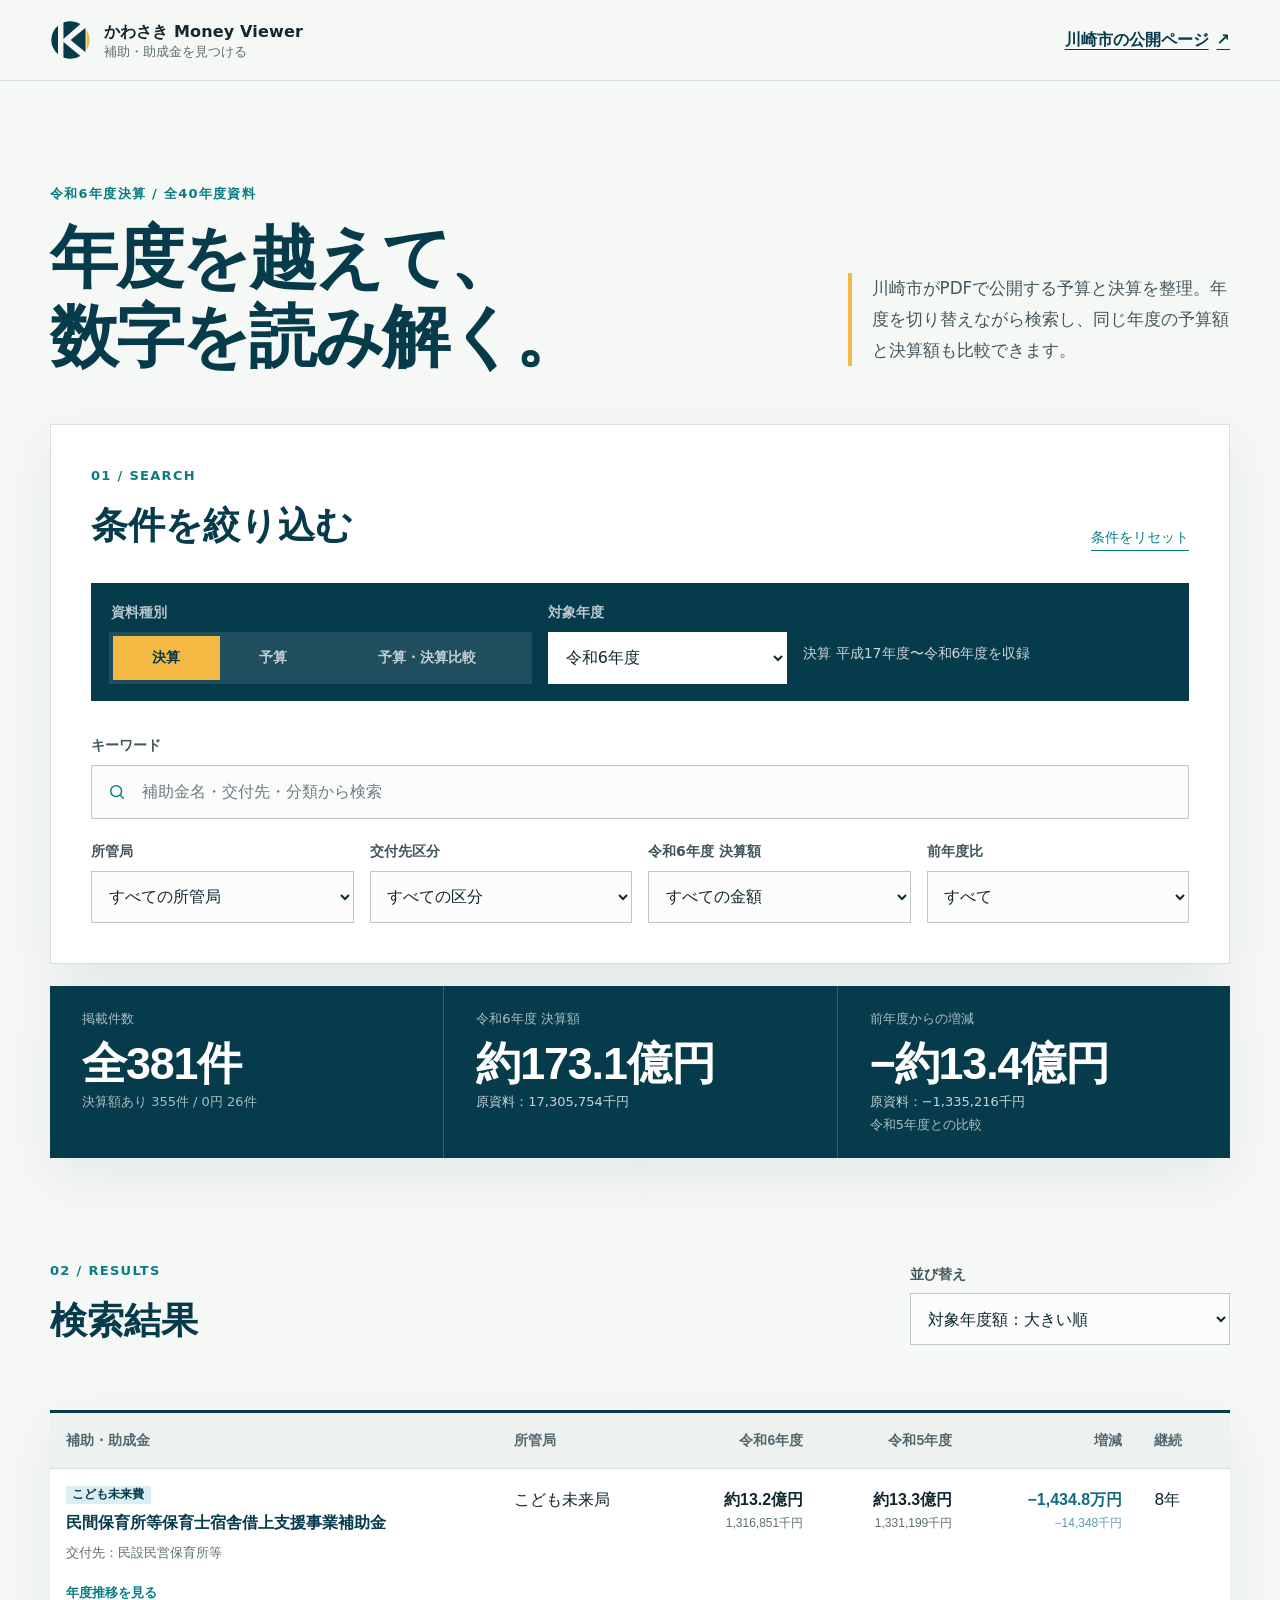
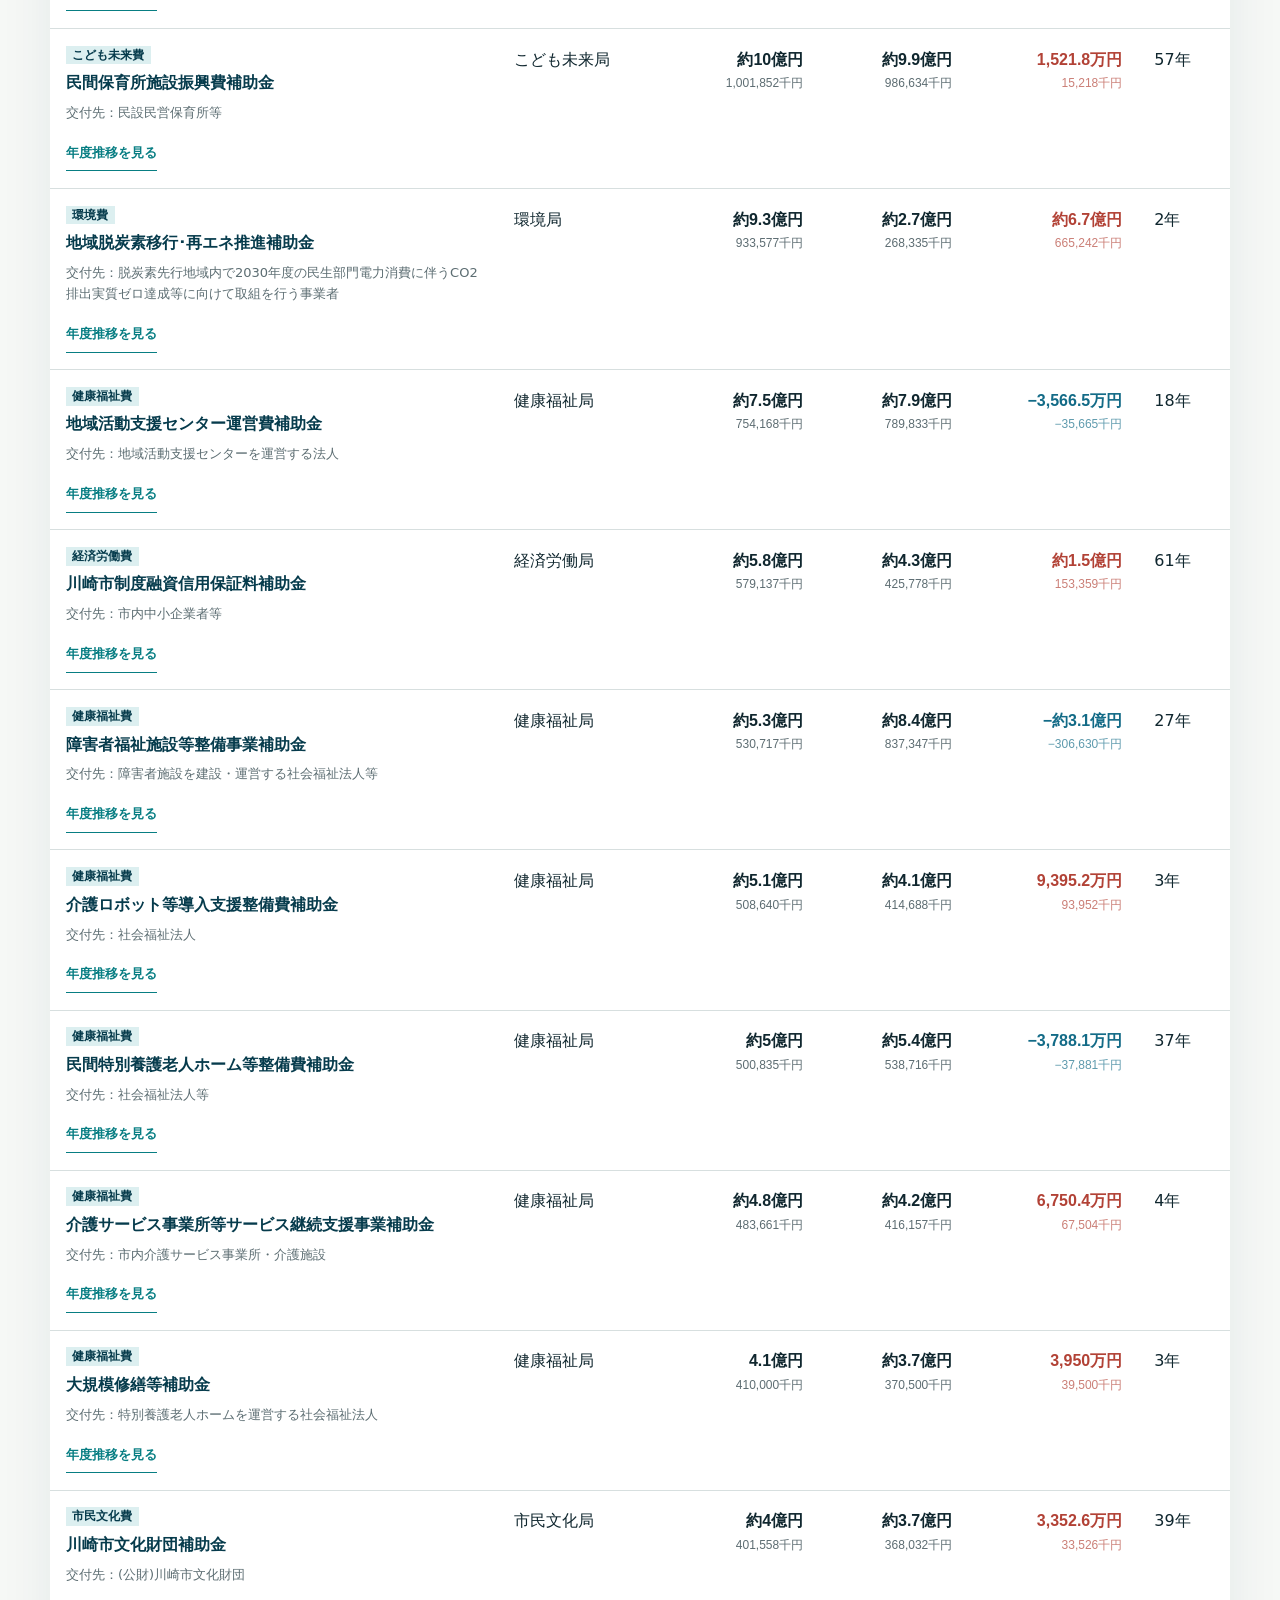
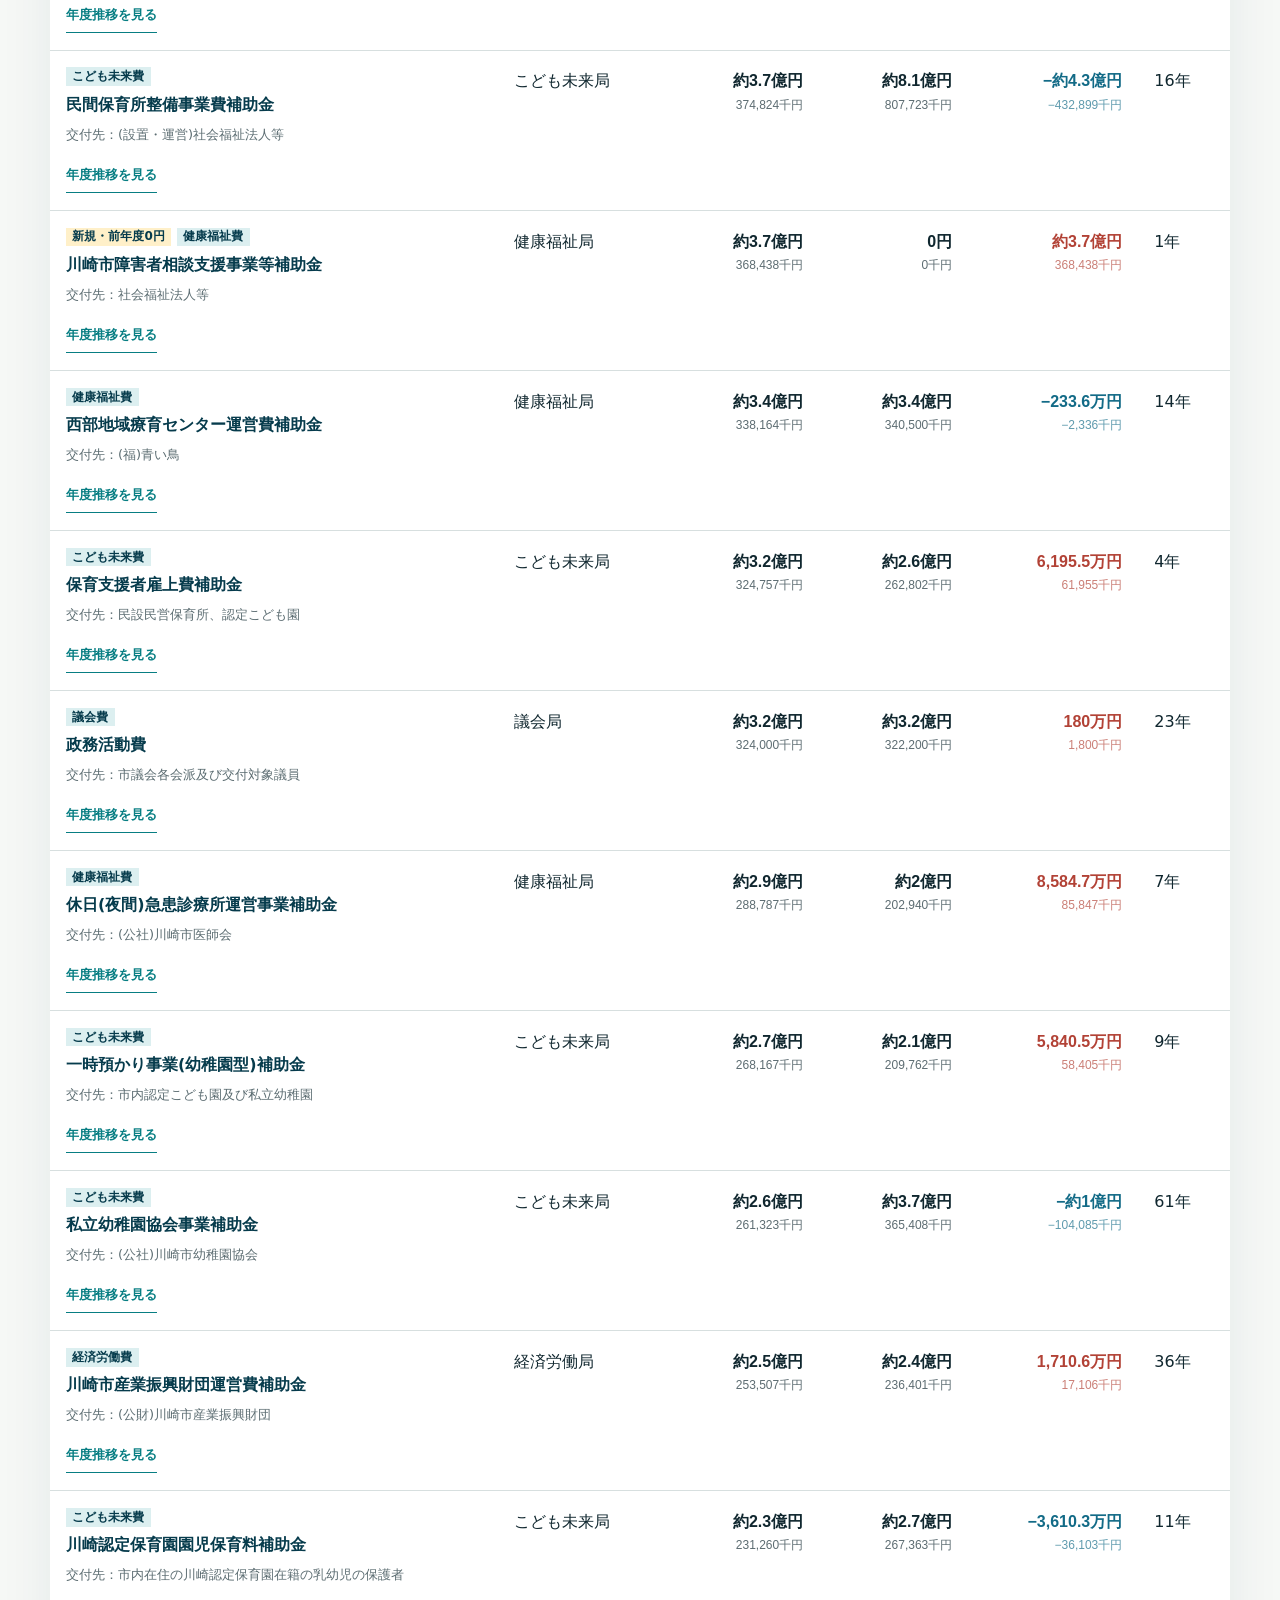
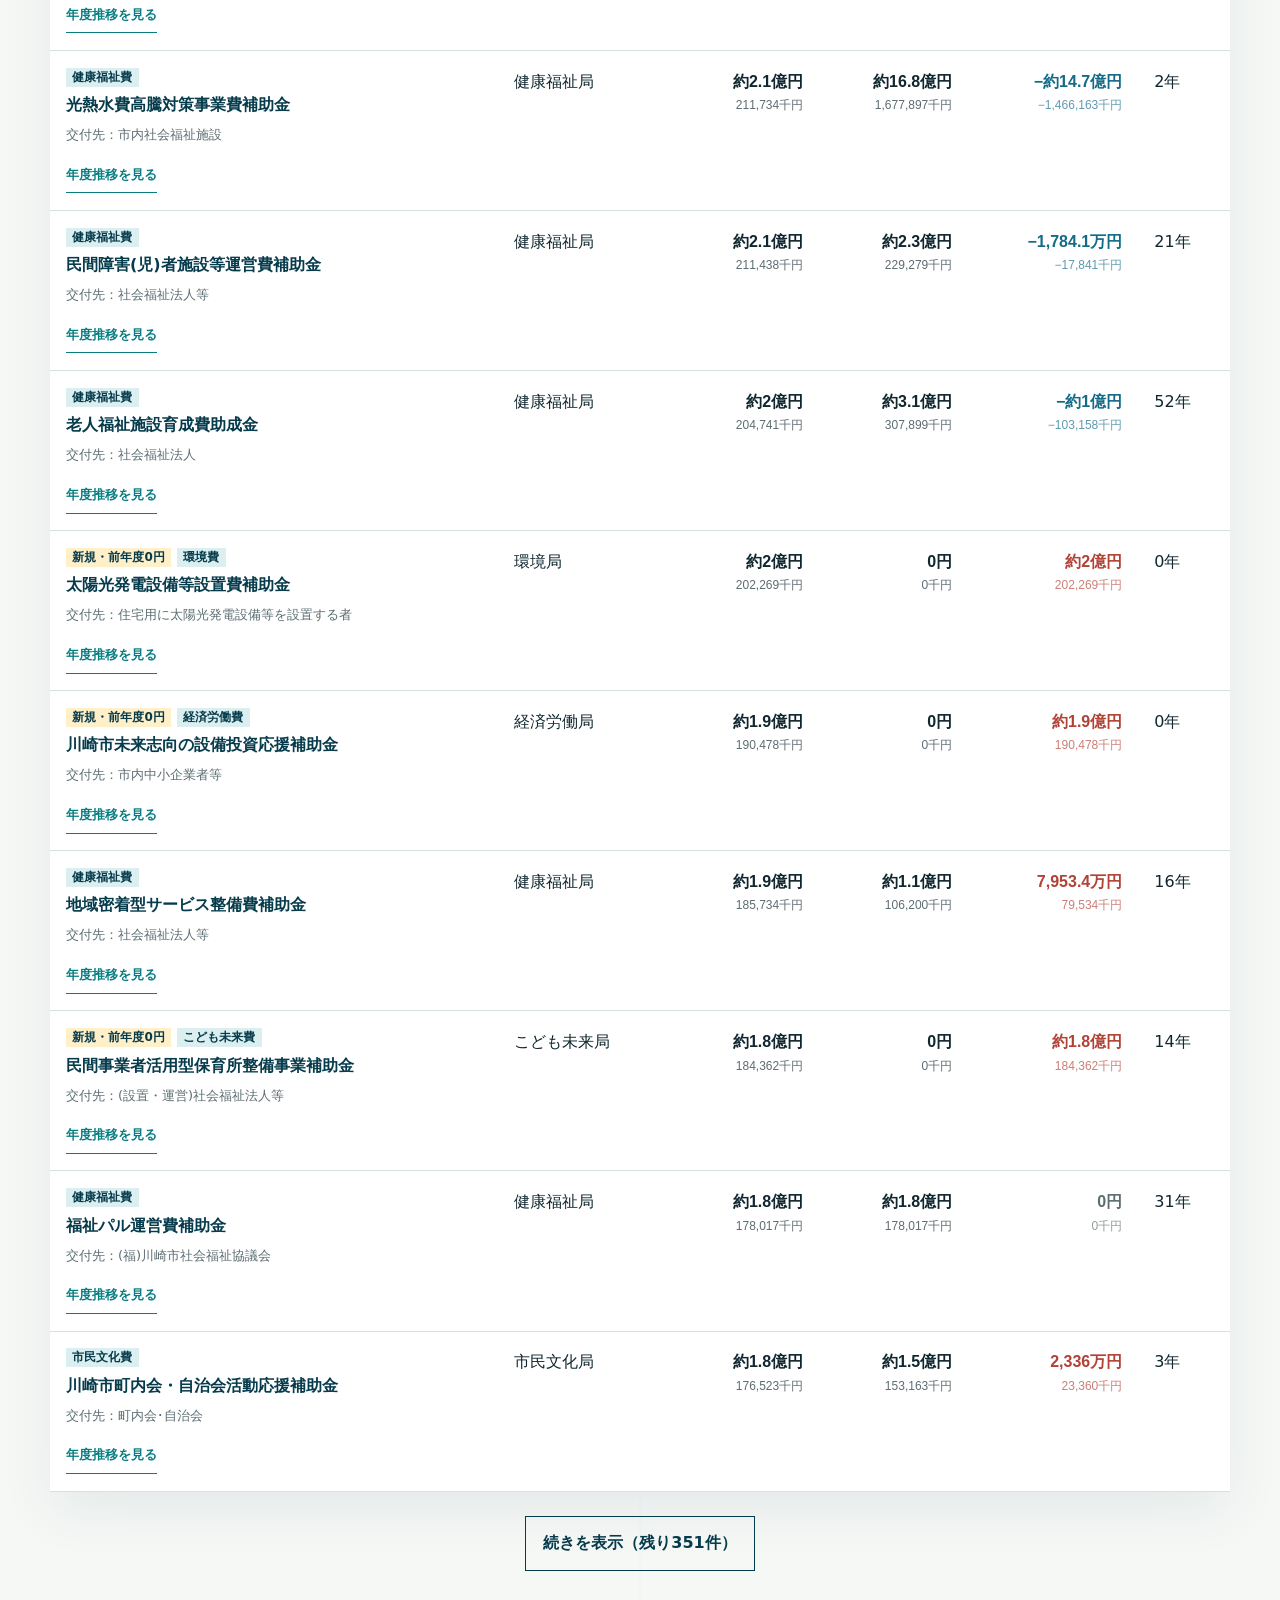
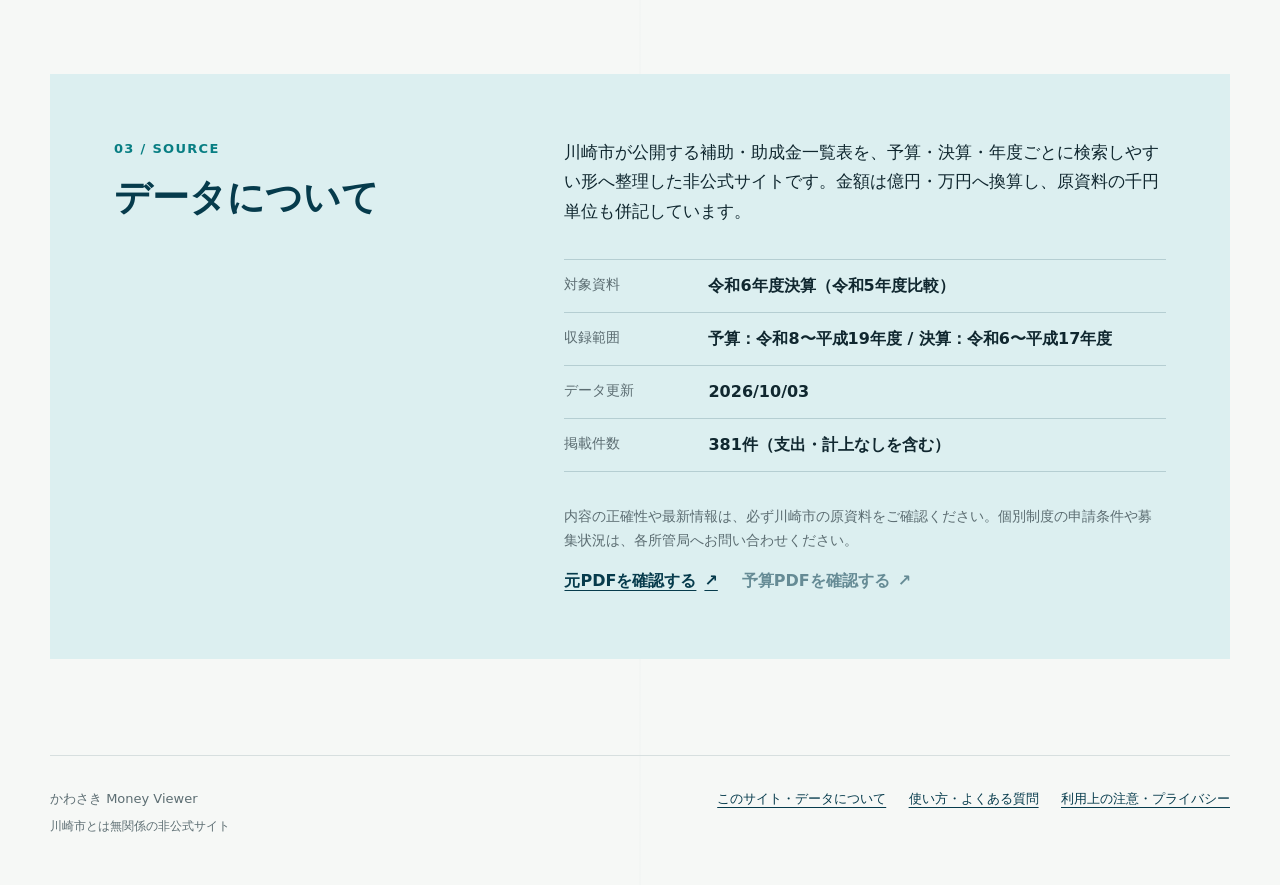
==== index.html @ dbf39e7f "Initial commit: Kawasaki Money Viewer static site" ====
<!doctype html>
<html lang="ja">
  <head>
    <meta charset="UTF-8" />
    <meta http-equiv="Content-Security-Policy" content="default-src 'none'; script-src 'self'; style-src 'self'; img-src 'self'; font-src 'self'; connect-src 'self'; object-src 'none'; base-uri 'none'; form-action 'none'; frame-src 'none'" />
    <meta name="referrer" content="no-referrer" />
    <meta name="viewport" content="width=device-width, initial-scale=1.0" />
    <meta
      name="description"
      content="川崎市が公開する補助・助成金一覧を検索し、年度間や同年度の予算・決算を比較できる非公式ビューアです。"
    />
    <meta name="theme-color" content="#063b4c" />
    <title>かわさき Money Viewer</title>
    <link
      rel="icon"
      type="image/svg+xml"
      href="assets/brand-coin.svg"
    />
    <link rel="stylesheet" href="css/style.css" />
    <script src="js/data-validation.js" defer></script>
    <script src="js/app.js" defer></script>
  </head>
  <body>
    <a class="skip-link" href="#results">検索結果へ移動</a>

    <header class="site-header">
      <div class="header-inner">
        <a class="brand" href="./" aria-label="かわさき Money Viewer トップ">
          <img class="brand-mark" src="assets/brand-coin.svg" alt="" aria-hidden="true" />
          <span>
            <strong>かわさき Money Viewer</strong>
            <small>補助・助成金を見つける</small>
          </span>
        </a>
        <a
          class="source-link source-link--header"
          href="https://www.city.kawasaki.jp/230/page/0000075957.html"
          target="_blank"
          rel="noopener noreferrer"
        >
          川崎市の公開ページ
          <span aria-hidden="true">↗</span>
        </a>
      </div>
    </header>

    <main>
      <section class="intro" aria-labelledby="page-title">
        <div>
          <p class="eyebrow" id="dataset-kicker">予算・決算 / 40年度資料</p>
          <h1 id="page-title">年度を越えて、<br />数字を読み解く。</h1>
        </div>
        <p class="intro-copy">
          川崎市がPDFで公開する予算と決算を整理。年度を切り替えながら検索し、同じ年度の予算額と決算額も比較できます。
        </p>
      </section>

      <section class="search-panel" aria-labelledby="search-title">
        <div class="panel-heading">
          <div>
            <p class="section-number">01 / SEARCH</p>
            <h2 id="search-title">条件を絞り込む</h2>
          </div>
          <button id="reset-button" class="text-button" type="button">条件をリセット</button>
        </div>

        <div class="dataset-controls" aria-label="表示する資料">
          <fieldset>
            <legend>資料種別</legend>
            <div class="type-switch" id="type-switch">
              <button type="button" data-type="settlement" aria-pressed="true">決算</button>
              <button type="button" data-type="budget" aria-pressed="false">予算</button>
              <button type="button" data-type="comparison" aria-pressed="false">予算・決算比較</button>
            </div>
          </fieldset>
          <label>
            <span>対象年度</span>
            <select id="year-select" aria-label="対象年度"></select>
          </label>
          <p id="dataset-status" class="dataset-status" aria-live="polite"></p>
        </div>

        <div class="search-primary">
          <label for="keyword">キーワード</label>
          <div class="search-input-wrap">
            <svg viewBox="0 0 24 24" aria-hidden="true">
              <circle cx="11" cy="11" r="6.5"></circle>
              <path d="m16 16 4 4"></path>
            </svg>
            <input
              id="keyword"
              type="search"
              placeholder="補助金名・交付先・分類から検索"
              autocomplete="off"
              maxlength="200"
            />
          </div>
        </div>

        <div class="filters">
          <label>
            <span>所管局</span>
            <select id="bureau-filter">
              <option value="">すべての所管局</option>
            </select>
          </label>
          <label>
            <span>交付先区分</span>
            <select id="recipient-filter">
              <option value="">すべての区分</option>
            </select>
          </label>
          <label>
            <span id="amount-filter-label">対象年度の金額</span>
            <select id="amount-filter">
              <option value="">すべての金額</option>
              <option value="1">1,000円以上</option>
              <option value="1000">100万円以上</option>
              <option value="10000">1,000万円以上</option>
              <option value="100000">1億円以上</option>
            </select>
          </label>
          <label>
            <span id="change-filter-label">前年度比</span>
            <select id="change-filter">
              <option value="">すべて</option>
              <option value="increase">増額</option>
              <option value="decrease">減額</option>
              <option value="same">同額</option>
              <option value="new">新規・前年度0円</option>
              <option value="ended">終了・支出なし</option>
            </select>
          </label>
        </div>
      </section>

      <section class="summary" aria-label="集計概要">
        <article>
          <span class="summary-label" id="summary-count-label">掲載件数</span>
          <strong id="summary-count">—</strong>
          <small id="summary-count-note">選択年度に掲載</small>
        </article>
        <article>
          <span class="summary-label" id="summary-total-label">対象年度の金額</span>
          <strong id="summary-total">—</strong>
          <small class="summary-source" id="summary-total-source">原資料：—</small>
        </article>
        <article>
          <span class="summary-label" id="summary-change-label">前年度からの増減</span>
          <strong id="summary-change">—</strong>
          <small class="summary-source" id="summary-change-source">原資料：—</small>
          <small id="summary-change-note">前年度との比較</small>
        </article>
      </section>

      <section id="results" class="results-section" aria-labelledby="results-title">
        <div class="results-heading">
          <div>
            <p class="section-number">02 / RESULTS</p>
            <h2 id="results-title">検索結果</h2>
          </div>
          <label class="sort-control">
            <span>並び替え</span>
            <select id="sort-select">
              <option value="amount-desc">対象年度額：大きい順</option>
              <option value="change-desc">増加額：大きい順</option>
              <option value="change-asc">減少額：大きい順</option>
              <option value="years-desc">継続年数：長い順</option>
              <option value="number-asc">掲載順</option>
            </select>
          </label>
        </div>

        <div id="active-filters" class="active-filters" aria-live="polite"></div>

        <div class="table-wrap" tabindex="0" aria-label="補助・助成金一覧。横にスクロールできます">
          <table>
            <thead>
              <tr>
                <th scope="col">補助・助成金</th>
                <th scope="col">所管局</th>
                <th scope="col" class="number-cell" id="current-year-heading">対象年度</th>
                <th scope="col" class="number-cell" id="previous-year-heading">前年度</th>
                <th scope="col" class="number-cell" id="change-heading">増減</th>
                <th scope="col" id="years-heading">継続</th>
              </tr>
            </thead>
            <tbody id="result-body"></tbody>
          </table>
        </div>

        <div id="empty-state" class="empty-state" hidden>
          <strong>該当する補助・助成金がありません</strong>
          <p>キーワードを短くするか、条件を減らしてみてください。</p>
          <button type="button" class="secondary-button" data-reset>すべての条件を解除</button>
        </div>

        <div class="load-more-wrap">
          <button id="load-more" class="secondary-button" type="button" hidden>続きを表示</button>
        </div>
      </section>

      <section class="notes" aria-labelledby="notes-title">
        <div>
          <p class="section-number">03 / SOURCE</p>
          <h2 id="notes-title">データについて</h2>
        </div>
        <div class="notes-body">
          <p>
            川崎市が公開する補助・助成金一覧表を、予算・決算・年度ごとに検索しやすい形へ整理した非公式サイトです。金額は億円・万円へ換算し、原資料の千円単位も併記しています。
          </p>
          <dl>
            <div><dt>対象資料</dt><dd id="source-dataset">—</dd></div>
            <div><dt>収録範囲</dt><dd>予算：令和8〜平成19年度 / 決算：令和6〜平成17年度</dd></div>
            <div><dt>データ更新</dt><dd id="source-updated">—</dd></div>
            <div><dt>掲載件数</dt><dd id="source-count">—</dd></div>
          </dl>
          <p class="caution">
            内容の正確性や最新情報は、必ず川崎市の原資料をご確認ください。個別制度の申請条件や募集状況は、各所管局へお問い合わせください。
          </p>
          <div class="source-links">
            <a
              class="source-link"
              id="source-pdf-link"
              href="https://www.city.kawasaki.jp/230/cmsfiles/contents/0000075/75957/R6kessanhojyokin.pdf"
              target="_blank"
              rel="noopener noreferrer"
            >
              元PDFを確認する <span aria-hidden="true">↗</span>
            </a>
            <a
              class="source-link"
              id="source-budget-pdf-link"
              href="#"
              target="_blank"
              rel="noopener noreferrer"
              hidden
            >
              予算PDFを確認する <span aria-hidden="true">↗</span>
            </a>
          </div>
        </div>
      </section>
    </main>

    <dialog id="trend-dialog" class="trend-dialog" aria-labelledby="trend-title">
      <div class="trend-panel">
        <button id="trend-close" class="dialog-close" type="button" aria-label="詳細を閉じる">×</button>
        <p class="eyebrow">年度別の予算・決算</p>
        <h2 id="trend-title">項目詳細</h2>
        <p id="trend-meta" class="trend-meta"></p>

        <div class="trend-legend" aria-label="グラフの凡例">
          <span><i class="legend-swatch legend-swatch--budget"></i>予算</span>
          <span><i class="legend-swatch legend-swatch--settlement"></i>決算</span>
        </div>

        <div id="trend-loading" class="trend-loading" role="status">年度別データを読み込んでいます…</div>
        <div id="trend-chart" class="trend-chart" hidden>
          <div id="trend-y-axis" class="trend-y-axis" aria-hidden="true"></div>
          <div class="trend-scroll" tabindex="0" aria-label="年度別グラフ。横にスクロールできます">
            <div id="trend-plot" class="trend-plot"></div>
          </div>
        </div>
        <p id="trend-note" class="trend-note"></p>
      </div>
    </dialog>

    <footer class="site-footer">
      <div><p>かわさき Money Viewer</p><small>川崎市とは無関係の非公式サイト</small></div>
      <nav class="footer-nav" aria-label="サイト案内">
        <a href="about.html">このサイト・データについて</a>
        <a href="help.html">使い方・よくある質問</a>
        <a href="policy.html">利用上の注意・プライバシー</a>
      </nav>
    </footer>

    <template id="result-row-template">
      <tr>
        <td class="name-cell">
          <div class="badge-line"></div>
          <strong></strong>
          <span class="recipient"></span>
          <span class="mobile-meta"></span>
          <dl class="mobile-comparison"></dl>
          <button class="detail-button" type="button">年度推移を見る</button>
        </td>
        <td class="bureau"></td>
        <td class="number-cell current"></td>
        <td class="number-cell previous"></td>
        <td class="number-cell change"></td>
        <td class="years"></td>
      </tr>
    </template>
  </body>
</html>
---- css/style.css ----
:root {
  color-scheme: light;
  --ink: #10272f;
  --muted: #5c6d72;
  --deep: #063b4c;
  --teal: #087e83;
  --teal-soft: #dceff0;
  --yellow: #f4b942;
  --paper: #f6f8f6;
  --white: #ffffff;
  --line: #d7dfdf;
  --red: #b24236;
  --blue: #136b87;
  --shadow: 0 18px 50px rgba(6, 59, 76, 0.08);
  --font-sans: system-ui, -apple-system, BlinkMacSystemFont, "Hiragino Sans", "Hiragino Kaku Gothic ProN", "Yu Gothic UI", "Yu Gothic", Meiryo, sans-serif;
  --font-numeric: "Helvetica Neue", Arial, "Hiragino Sans", "Yu Gothic UI", Meiryo, sans-serif;
}

* {
  box-sizing: border-box;
}

html {
  scroll-behavior: smooth;
}

body {
  margin: 0;
  color: var(--ink);
  background:
    linear-gradient(90deg, transparent calc(50% - 1px), rgba(6, 59, 76, 0.025) 50%, transparent calc(50% + 1px)),
    var(--paper);
  font-family: var(--font-sans);
  font-size: 1rem;
  font-kerning: normal;
  line-height: 1.75;
  text-rendering: optimizeLegibility;
  -webkit-font-smoothing: antialiased;
}

button,
input,
select {
  font: inherit;
}

button,
select {
  cursor: pointer;
}

a {
  color: inherit;
}

.skip-link {
  position: fixed;
  z-index: 100;
  top: 0.75rem;
  left: 0.75rem;
  padding: 0.65rem 1rem;
  color: #fff;
  background: var(--deep);
  transform: translateY(-160%);
}

.skip-link:focus {
  transform: translateY(0);
}

.site-header {
  border-bottom: 1px solid rgba(6, 59, 76, 0.13);
  background: rgba(246, 248, 246, 0.92);
  backdrop-filter: blur(12px);
}

.header-inner,
main,
footer {
  width: min(1180px, calc(100% - 2.5rem));
  margin-inline: auto;
}

.header-inner {
  min-height: 5rem;
  display: flex;
  align-items: center;
  justify-content: space-between;
  gap: 2rem;
}

.brand {
  display: inline-flex;
  min-width: 0;
  gap: 0.8rem;
  align-items: center;
  text-decoration: none;
}

.brand-mark {
  display: block;
  width: 2.55rem;
  height: 2.55rem;
  flex: 0 0 auto;
}

.brand strong,
.brand small {
  display: block;
}

.brand strong {
  font-size: 1rem;
  letter-spacing: 0.01em;
}

.brand small {
  margin-top: -0.15rem;
  color: var(--muted);
  font-size: 0.8125rem;
  line-height: 1.45;
}

.source-link {
  display: inline-flex;
  align-items: center;
  gap: 0.5rem;
  width: fit-content;
  color: var(--deep);
  font-weight: 700;
  text-underline-offset: 0.25rem;
}

.intro {
  display: grid;
  grid-template-columns: minmax(0, 1.3fr) minmax(16rem, 0.7fr);
  gap: clamp(2rem, 7vw, 7rem);
  align-items: end;
  padding: clamp(3.75rem, 8vw, 7rem) 0 3rem;
}

.intro > *,
.notes > *,
.dataset-controls > * {
  min-width: 0;
}

.eyebrow,
.section-number {
  margin: 0 0 0.8rem;
  color: var(--teal);
  font-size: 0.8125rem;
  font-weight: 800;
  letter-spacing: 0.1em;
  text-transform: uppercase;
}

h1,
h2,
p {
  margin-top: 0;
}

h1 {
  margin-bottom: 0;
  color: var(--deep);
  font-family: var(--font-sans);
  font-size: clamp(2.6rem, 5.3vw, 5rem);
  font-weight: 800;
  letter-spacing: -0.035em;
  line-height: 1.16;
  white-space: normal;
}

h2 {
  margin-bottom: 0;
  color: var(--deep);
  font-size: clamp(1.5rem, 3vw, 2.3rem);
  font-weight: 700;
  line-height: 1.35;
}

.intro-copy {
  max-width: 33rem;
  margin-bottom: 0.65rem;
  padding-left: 1.2rem;
  border-left: 4px solid var(--yellow);
  color: #43565c;
  font-size: 1.05rem;
  line-height: 1.85;
}

.summary {
  display: grid;
  grid-template-columns: repeat(3, 1fr);
  color: #fff;
  background: var(--deep);
  box-shadow: var(--shadow);
}

.summary article {
  min-height: 10.4rem;
  padding: 1.45rem clamp(1.1rem, 3vw, 2rem);
}

.summary article + article {
  border-left: 1px solid rgba(255, 255, 255, 0.18);
}

.summary-label,
.summary small {
  display: block;
  color: rgba(255, 255, 255, 0.66);
  font-size: 0.8125rem;
  line-height: 1.5;
}

.summary strong {
  display: block;
  margin: 0.55rem 0 0.2rem;
  font-family: var(--font-numeric);
  font-size: clamp(1.75rem, 4vw, 2.8rem);
  font-weight: 700;
  letter-spacing: -0.025em;
  line-height: 1.15;
}

.summary-source {
  margin-bottom: 0.2rem;
  color: rgba(255, 255, 255, 0.78) !important;
  font-variant-numeric: tabular-nums;
}

.search-panel {
  margin-top: 0;
  padding: clamp(1.4rem, 4vw, 2.5rem);
  background: var(--white);
  border: 1px solid var(--line);
  box-shadow: var(--shadow);
}

.search-panel + .summary {
  margin-top: 1.4rem;
}

.panel-heading,
.results-heading {
  display: flex;
  align-items: end;
  justify-content: space-between;
  gap: 1.5rem;
}

.text-button {
  padding: 0;
  border: 0;
  border-bottom: 1px solid currentColor;
  color: var(--teal);
  background: transparent;
  font-size: 0.88rem;
}

.search-primary {
  margin-top: 2rem;
}

.dataset-controls {
  display: grid;
  grid-template-columns: minmax(20rem, 1.15fr) minmax(12rem, 0.65fr) minmax(12rem, 1fr);
  gap: 1rem;
  align-items: end;
  margin-top: 2rem;
  padding: 1.1rem;
  color: #fff;
  background: var(--deep);
}

.dataset-controls fieldset {
  min-width: 0;
  margin: 0;
  padding: 0;
  border: 0;
}

.dataset-controls legend,
.dataset-controls label > span {
  display: block;
  margin-bottom: 0.45rem;
  color: rgba(255, 255, 255, 0.72);
  font-size: 0.875rem;
  font-weight: 700;
}

.dataset-controls select {
  color: var(--ink);
  background: #fff;
  border-color: rgba(255, 255, 255, 0.45);
}

.type-switch {
  display: grid;
  grid-template-columns: 0.8fr 0.8fr 1.5fr;
  min-height: 3.25rem;
  padding: 0.25rem;
  background: rgba(255, 255, 255, 0.1);
}

.type-switch button {
  border: 0;
  color: rgba(255, 255, 255, 0.72);
  background: transparent;
  font-size: 0.875rem;
  font-weight: 800;
  line-height: 1.35;
}

.type-switch button[aria-pressed="true"] {
  color: var(--deep);
  background: var(--yellow);
}

.dataset-status {
  align-self: center;
  margin: 1.35rem 0 0;
  color: rgba(255, 255, 255, 0.78);
  font-size: 0.875rem;
  line-height: 1.6;
}

.search-primary > label,
.filters label > span,
.sort-control > span {
  display: block;
  margin-bottom: 0.45rem;
  color: #41565c;
  font-size: 0.875rem;
  font-weight: 700;
}

.search-input-wrap {
  position: relative;
}

.search-input-wrap svg {
  position: absolute;
  top: 50%;
  left: 1rem;
  width: 1.25rem;
  fill: none;
  stroke: var(--teal);
  stroke-width: 1.8;
  transform: translateY(-50%);
}

input,
select {
  width: 100%;
  min-height: 3.25rem;
  color: var(--ink);
  background: #fbfcfb;
  border: 1px solid #bdc9c9;
  border-radius: 0;
  font-weight: 500;
}

input::placeholder {
  color: #6d7d82;
  opacity: 1;
}

input {
  padding: 0.75rem 1rem 0.75rem 3.1rem;
}

select {
  padding: 0.7rem 2.4rem 0.7rem 0.8rem;
}

input:focus,
select:focus,
button:focus-visible,
a:focus-visible,
.table-wrap:focus-visible {
  outline: 3px solid rgba(244, 185, 66, 0.85);
  outline-offset: 2px;
}

select:disabled {
  cursor: not-allowed;
  opacity: 0.55;
}

.filters {
  display: grid;
  grid-template-columns: repeat(4, minmax(0, 1fr));
  gap: 1rem;
  margin-top: 1.25rem;
}

.results-section {
  padding: clamp(4rem, 8vw, 7rem) 0;
}

.results-heading {
  margin-bottom: 1.5rem;
}

.sort-control {
  width: min(20rem, 100%);
}

.active-filters {
  display: flex;
  flex-wrap: wrap;
  gap: 0.45rem;
  min-height: 1.75rem;
  margin-bottom: 0.8rem;
}

.filter-chip {
  max-width: 100%;
  min-width: 0;
  overflow-wrap: anywhere;
  text-align: left;
  padding: 0.25rem 0.65rem;
  color: var(--deep);
  background: var(--teal-soft);
  border: 0;
  border-radius: 999px;
  font-size: 0.75rem;
}

.filter-chip::after {
  content: " ×";
}

.source-link[aria-disabled="true"] {
  opacity: 0.55;
  cursor: not-allowed;
}

.table-wrap {
  overflow-x: auto;
  background: var(--white);
  border-top: 3px solid var(--deep);
  box-shadow: var(--shadow);
}

table {
  width: 100%;
  border-collapse: collapse;
}

th,
td {
  padding: 1.05rem 1rem;
  border-bottom: 1px solid var(--line);
  text-align: left;
  vertical-align: top;
}

th {
  color: #54686e;
  background: #edf2f1;
  font-size: 0.875rem;
  font-weight: 700;
  line-height: 1.5;
  white-space: nowrap;
}

tbody tr:hover {
  background: #f7fbfa;
}

.name-cell {
  width: 38%;
  min-width: 18rem;
}

.name-cell strong,
.recipient {
  display: block;
}

.name-cell strong {
  margin-bottom: 0.35rem;
  color: var(--deep);
  font-weight: 700;
  line-height: 1.65;
}

.recipient,
.mobile-meta {
  color: var(--muted);
  font-size: 0.8125rem;
  line-height: 1.65;
}

.badge-line {
  display: flex;
  flex-wrap: wrap;
  gap: 0.35rem;
  margin-bottom: 0.35rem;
}

.badge {
  display: inline-block;
  padding: 0.06rem 0.4rem;
  color: var(--deep);
  background: var(--teal-soft);
  font-size: 0.75rem;
  font-weight: 800;
  line-height: 1.4;
}

.badge--new {
  background: #fff0c9;
}

.number-cell {
  font-family: var(--font-numeric);
  text-align: right;
  white-space: nowrap;
  font-variant-numeric: tabular-nums;
}

.amount-primary,
.amount-source {
  display: block;
}

.amount-primary {
  font-weight: 700;
}

.amount-source {
  margin-top: 0.08rem;
  font-size: 0.75rem;
  font-weight: 500;
  line-height: 1.4;
  opacity: 0.68;
}

.change-up {
  color: var(--red);
}

.change-down {
  color: var(--blue);
}

.change-same {
  color: var(--muted);
}

.mobile-meta {
  display: none;
}

.mobile-comparison {
  display: none;
}

.detail-button {
  margin-top: 0.8rem;
  padding: 0.35rem 0;
  border: 0;
  border-bottom: 1px solid currentColor;
  color: var(--teal);
  background: transparent;
  font-size: 0.8125rem;
  font-weight: 700;
}

.trend-dialog {
  width: min(66rem, calc(100% - 2rem));
  max-height: min(52rem, calc(100dvh - 2rem));
  overflow: auto;
  padding: 0;
  color: var(--ink);
  background: var(--white);
  border: 0;
  box-shadow: 0 28px 90px rgba(6, 59, 76, 0.28);
}

.trend-dialog::backdrop {
  background: rgba(6, 32, 40, 0.68);
  backdrop-filter: blur(4px);
}

.trend-panel {
  position: relative;
  padding: clamp(1.5rem, 4vw, 3rem);
}

.dialog-close {
  position: absolute;
  z-index: 4;
  top: 1rem;
  right: 1rem;
  display: grid;
  width: 2.75rem;
  height: 2.75rem;
  place-items: center;
  padding: 0;
  color: var(--deep);
  background: var(--paper);
  border: 1px solid var(--line);
  font-size: 1.5rem;
  line-height: 1;
}

.trend-dialog h2 {
  max-width: calc(100% - 3.5rem);
  font-size: clamp(1.35rem, 3vw, 2rem);
}

.trend-meta {
  margin: 0.7rem 0 0;
  color: var(--muted);
}

.trend-legend {
  display: flex;
  flex-wrap: wrap;
  gap: 1.25rem;
  margin: 1.7rem 0 0;
  font-size: 0.875rem;
  font-weight: 700;
}

.trend-legend span {
  display: inline-flex;
  align-items: center;
  gap: 0.45rem;
}

.legend-swatch {
  width: 0.9rem;
  height: 0.9rem;
}

.legend-swatch--budget {
  background: var(--deep);
}

.legend-swatch--settlement {
  background: var(--yellow);
  border: 1px solid #b77a00;
}

.trend-loading {
  min-height: 12rem;
  display: grid;
  place-items: center;
  color: var(--muted);
}

.trend-loading[hidden],
.trend-chart[hidden] {
  display: none;
}

.trend-chart {
  display: grid;
  grid-template-columns: 4.8rem minmax(0, 1fr);
  margin-top: 0.5rem;
}

.trend-y-axis {
  position: relative;
  height: 18rem;
  margin-top: 5rem;
  border-right: 1px solid #aebbbb;
}

.trend-y-axis span {
  position: absolute;
  right: 0.65rem;
  color: var(--muted);
  font-size: 0.75rem;
  line-height: 1;
  white-space: nowrap;
  transform: translateY(-50%);
}

.trend-scroll {
  overflow-x: auto;
  overscroll-behavior-inline: contain;
}

.trend-plot {
  position: relative;
  height: 25.5rem;
}

.trend-grid-line {
  position: absolute;
  z-index: 0;
  right: 0;
  left: 0;
  border-top: 1px solid #dfe6e5;
}

.trend-groups {
  position: absolute;
  z-index: 1;
  top: 5rem;
  right: 0;
  left: 0;
  display: flex;
  height: 20rem;
}

.trend-year-group {
  flex: 1 0 4.6rem;
  min-width: 4.6rem;
  display: grid;
  grid-template-rows: 18rem 2rem;
}

.trend-bars {
  display: flex;
  align-items: end;
  justify-content: center;
  gap: 0.28rem;
}

.trend-bar {
  position: relative;
  width: 1.35rem;
  min-height: 0.4rem;
  padding: 0;
  border: 0;
  border-radius: 0.18rem 0.18rem 0 0;
}

.trend-bar--budget {
  background: var(--deep);
}

.trend-bar--settlement {
  background: var(--yellow);
  border: 1px solid #b77a00;
  border-bottom: 0;
}

.trend-bar:hover,
.trend-bar:focus-visible {
  filter: brightness(1.15);
  outline: 3px solid rgba(244, 185, 66, 0.9);
  outline-offset: 2px;
}

.trend-tooltip {
  position: absolute;
  z-index: 5;
  bottom: calc(100% + 0.55rem);
  left: 50%;
  display: none;
  width: max-content;
  max-width: min(14rem, var(--tooltip-available-width, 14rem));
  padding: 0.55rem 0.7rem;
  color: #fff;
  background: #10272f;
  box-shadow: 0 8px 24px rgba(6, 32, 40, 0.24);
  font-family: var(--font-sans);
  font-size: 0.75rem;
  font-weight: 500;
  line-height: 1.45;
  text-align: left;
  white-space: normal;
  overflow-wrap: anywhere;
  transform: translateX(-50%);
  pointer-events: none;
}

.trend-tooltip::after {
  content: "";
  position: absolute;
  top: 100%;
  left: var(--tooltip-arrow-left, 50%);
  border: 0.35rem solid transparent;
  border-top-color: #10272f;
  transform: translateX(-50%);
}

.trend-tooltip strong,
.trend-tooltip span,
.trend-tooltip small {
  display: block;
}

.trend-tooltip span {
  margin-top: 0.15rem;
  font-size: 0.9rem;
  font-weight: 800;
}

.trend-tooltip small {
  color: rgba(255, 255, 255, 0.72);
}

.trend-bar:hover .trend-tooltip,
.trend-bar:focus .trend-tooltip {
  display: block;
}

.trend-bar-missing {
  align-self: end;
  width: 1.35rem;
  height: 0.2rem;
  margin-bottom: 0.05rem;
  background: repeating-linear-gradient(90deg, #b9c4c4 0 3px, transparent 3px 6px);
}

.trend-year-label {
  align-self: start;
  padding-top: 0.55rem;
  color: #43565c;
  font-size: 0.75rem;
  font-weight: 700;
  text-align: center;
  white-space: nowrap;
}

.trend-note {
  margin: 0.4rem 0 0;
  color: var(--muted);
  font-size: 0.8125rem;
}

.empty-state {
  padding: 4rem 1rem;
  border: 1px solid var(--line);
  background: var(--white);
  text-align: center;
}

.empty-state strong {
  display: block;
  margin-bottom: 0.4rem;
  color: var(--deep);
  font-size: 1.2rem;
}

.empty-state p {
  color: var(--muted);
}

.load-more-wrap {
  display: grid;
  place-items: center;
  margin-top: 1.5rem;
}

.secondary-button {
  min-width: 11rem;
  padding: 0.8rem 1.1rem;
  border: 1px solid var(--deep);
  color: var(--deep);
  background: transparent;
  font-weight: 700;
}

.secondary-button:hover {
  color: #fff;
  background: var(--deep);
}

.notes {
  display: grid;
  grid-template-columns: minmax(12rem, 0.75fr) minmax(0, 1.25fr);
  gap: clamp(2rem, 7vw, 7rem);
  margin-bottom: 6rem;
  padding: clamp(2rem, 5vw, 4rem);
  background: var(--teal-soft);
}

.notes-body > p:first-child {
  font-size: 1.06rem;
}

.notes dl {
  margin: 2rem 0;
  border-top: 1px solid rgba(6, 59, 76, 0.18);
}

.notes dl div {
  display: grid;
  grid-template-columns: 8rem 1fr;
  gap: 1rem;
  padding: 0.75rem 0;
  border-bottom: 1px solid rgba(6, 59, 76, 0.18);
}

.notes dt {
  color: var(--muted);
  font-size: 0.875rem;
}

.notes dd {
  margin: 0;
  font-weight: 700;
}

.caution {
  color: var(--muted);
  font-size: 0.875rem;
}

.source-links {
  display: flex;
  flex-wrap: wrap;
  gap: 0.6rem 1.5rem;
}

footer {
  display: flex;
  justify-content: space-between;
  gap: 2rem;
  padding: 2rem 0 3rem;
  border-top: 1px solid var(--line);
  color: var(--muted);
  font-size: 0.8125rem;
}

footer p {
  margin-bottom: 0;
}

.site-footer {
  flex-wrap: wrap;
  align-items: start;
}

.site-footer small {
  display: block;
  margin-top: 0.35rem;
  font-size: 0.75rem;
}

.footer-nav {
  display: flex;
  flex-wrap: wrap;
  gap: 0.65rem 1.4rem;
  max-width: 100%;
}

.footer-nav a {
  color: var(--deep);
  text-underline-offset: 0.25rem;
}

.footer-nav [aria-current="page"] {
  font-weight: 800;
}

.info-page {
  margin-bottom: 5rem;
}

.info-intro {
  padding: clamp(2.5rem, 6vw, 5rem) 0 2.5rem;
  border-bottom: 3px solid var(--deep);
}

.info-back {
  display: inline-block;
  margin-bottom: 2.2rem;
  color: var(--teal);
  font-size: 0.875rem;
  font-weight: 700;
  text-underline-offset: 0.25rem;
}

.info-intro h1 {
  font-size: clamp(1.85rem, 3.8vw, 3.2rem);
  line-height: 1.35;
  letter-spacing: -0.025em;
}

.info-lead {
  margin: 1rem 0 0;
  color: var(--muted);
  font-size: 1.05rem;
}

.info-date {
  margin: 0.8rem 0 0;
  color: var(--muted);
  font-size: 0.8125rem;
}

.info-layout {
  display: grid;
  grid-template-columns: 14rem minmax(0, 1fr);
  gap: clamp(2rem, 5vw, 4rem);
  align-items: start;
  margin-top: 2.5rem;
}

.info-toc {
  position: sticky;
  top: 1.5rem;
  display: grid;
  gap: 0.7rem;
  padding: 1.3rem;
  background: var(--teal-soft);
  border-top: 3px solid var(--teal);
  font-size: 0.875rem;
}

.info-toc a {
  color: var(--deep);
  text-underline-offset: 0.25rem;
}

.info-toc .section-number {
  margin-bottom: 0.15rem;
}

.info-body {
  min-width: 0;
  max-width: 52rem;
  padding: clamp(1.25rem, 3vw, 2.5rem);
  border: 1px solid var(--line);
  background: var(--white);
  overflow-wrap: anywhere;
  line-height: 1.9;
}

.info-body section {
  scroll-margin-top: 1.5rem;
}

.info-body section + section {
  margin-top: 2.8rem;
  padding-top: 2.8rem;
  border-top: 1px solid var(--line);
}

.info-body h2 {
  margin-bottom: 1.3rem;
  font-size: clamp(1.3rem, 2.3vw, 1.8rem);
  line-height: 1.55;
}

.info-body h3 {
  margin: 1.8rem 0 0.65rem;
  color: var(--deep);
  font-size: 1.05rem;
  line-height: 1.6;
}

.info-body p {
  margin-bottom: 1.1rem;
}

.info-body a:not(.secondary-button) {
  color: var(--teal);
  text-underline-offset: 0.25rem;
}

.info-body ul,
.info-body ol {
  padding-left: 1.5rem;
}

.info-body li + li {
  margin-top: 0.7rem;
}

.info-callout {
  margin: 1.4rem 0;
  padding: 1.15rem 1.25rem;
  border-left: 4px solid var(--yellow);
  background: #f8faf6;
}

.info-callout strong {
  color: var(--deep);
}

.info-callout p {
  margin: 0.55rem 0 0;
}

.info-facts {
  margin: 1.4rem 0;
  border-top: 1px solid var(--line);
}

.info-facts > div {
  display: grid;
  grid-template-columns: minmax(0, 0.6fr) minmax(0, 1.4fr);
  gap: 1rem;
  padding: 0.85rem 0;
  border-bottom: 1px solid var(--line);
}

.info-facts dt {
  color: var(--muted);
  font-size: 0.875rem;
}

.info-facts dd {
  margin: 0;
  font-weight: 600;
}

.info-steps li::marker {
  color: var(--teal);
  font-weight: 800;
}

.info-steps li > p {
  margin-top: 0.35rem;
}

.info-formula {
  display: flex;
  flex-wrap: wrap;
  gap: 0.6rem 1.5rem;
  margin: 1.3rem 0;
  padding: 1rem 1.2rem;
  color: var(--deep);
  background: var(--teal-soft);
}

.info-formula span {
  font-weight: 700;
}

.info-search-link {
  display: inline-block;
  max-width: 100%;
  min-width: 0;
  margin-top: 1.5rem;
  text-align: center;
  text-decoration: none;
}

@media (max-width: 860px) {
  .info-layout {
    grid-template-columns: minmax(0, 1fr);
    gap: 1.5rem;
  }

  .info-toc {
    position: static;
    grid-template-columns: repeat(2, minmax(0, 1fr));
  }

  .info-toc .section-number {
    grid-column: 1 / -1;
  }
}

@media (max-width: 600px) {
  .info-toc {
    grid-template-columns: minmax(0, 1fr);
  }

  .info-facts > div {
    grid-template-columns: minmax(0, 1fr);
    gap: 0.2rem;
  }
}

@media (max-width: 960px) {
  .dataset-controls {
    grid-template-columns: repeat(2, minmax(0, 1fr));
  }

  .dataset-status {
    grid-column: 1 / -1;
    margin-top: 0;
  }
}

@media (max-width: 860px) {
  .intro,
  .notes {
    grid-template-columns: minmax(0, 1fr);
    gap: 2rem;
  }

  .filters {
    grid-template-columns: repeat(2, minmax(0, 1fr));
  }

  .summary strong {
    font-size: 1.65rem;
  }

  th:nth-child(2),
  td:nth-child(2),
  th:nth-child(4),
  td:nth-child(4),
  th:nth-child(6),
  td:nth-child(6) {
    display: none;
  }

  .comparison-mode th:nth-child(4),
  .comparison-mode td:nth-child(4),
  .comparison-mode th:nth-child(6),
  .comparison-mode td:nth-child(6) {
    display: table-cell;
  }

  .mobile-meta {
    display: block;
    margin-top: 0.6rem;
  }
}

@media (max-width: 600px) {
  .header-inner,
  main,
  footer {
    width: min(100% - 1.25rem, 1180px);
  }

  .source-link--header {
    display: none;
  }

  .intro {
    padding-top: 3rem;
  }

  h1 {
    font-size: clamp(2.1rem, 9.4vw, 2.8rem);
    line-height: 1.18;
    white-space: normal;
  }

  .summary {
    grid-template-columns: 1fr;
  }

  .summary article {
    min-height: auto;
  }

  .summary article + article {
    border-top: 1px solid rgba(255, 255, 255, 0.18);
    border-left: 0;
  }

  .filters {
    grid-template-columns: 1fr;
  }

  .dataset-controls {
    grid-template-columns: minmax(0, 1fr);
  }

  .dataset-status {
    grid-column: auto;
  }

  .panel-heading,
  .results-heading {
    align-items: stretch;
    flex-direction: column;
  }

  .sort-control {
    width: 100%;
  }

  .table-wrap {
    overflow: visible;
    background: transparent;
    box-shadow: none;
  }

  table,
  tbody {
    display: block;
  }

  thead {
    position: absolute;
    width: 1px;
    height: 1px;
    overflow: hidden;
    clip: rect(0 0 0 0);
  }

  tbody {
    display: grid;
    gap: 0.75rem;
  }

  tr {
    display: grid;
    grid-template-columns: minmax(0, 1fr) auto;
    padding: 1.1rem;
    background: var(--white);
    border-left: 4px solid var(--teal);
    box-shadow: 0 8px 24px rgba(6, 59, 76, 0.06);
  }

  td {
    padding: 0;
    border: 0;
  }

  .name-cell {
    grid-column: 1 / -1;
    width: auto;
    min-width: 0;
    margin-bottom: 1rem;
  }

  td.current,
  td.change {
    display: block;
  }

  td.current::before {
    content: attr(data-label);
  }

  td.change::before {
    content: attr(data-label);
  }

  td.current::before,
  td.change::before {
    display: block;
    color: var(--muted);
    font-size: 0.75rem;
  }

  td.current {
    text-align: left;
  }

  .comparison-mode td.current,
  .comparison-mode td.previous,
  .comparison-mode td.change,
  .comparison-mode td.years {
    display: none;
  }

  .comparison-mode .mobile-comparison {
    display: grid;
    grid-template-columns: 1fr 1fr;
    gap: 0.65rem 1rem;
    margin: 1rem 0 0;
    padding-top: 0.9rem;
    border-top: 1px solid var(--line);
  }

  .trend-dialog {
    width: calc(100% - 1rem);
    max-height: calc(100dvh - 1rem);
  }

  .trend-panel {
    padding: 1.25rem;
  }

  .trend-chart {
    grid-template-columns: 4rem minmax(0, 1fr);
  }

  .trend-y-axis span {
    right: 0.45rem;
    font-size: 0.7rem;
  }

  .mobile-comparison div {
    min-width: 0;
  }

  .mobile-comparison dt {
    color: var(--muted);
    font-size: 0.75rem;
    line-height: 1.4;
  }

  .mobile-comparison dd {
    margin: 0.1rem 0 0;
    font-family: var(--font-numeric);
    font-weight: 700;
    line-height: 1.45;
  }

  .mobile-comparison .amount-source {
    font-size: 0.75rem;
  }

  .notes {
    padding-inline: 1.25rem;
  }

  .notes dl div {
    grid-template-columns: minmax(0, 0.7fr) minmax(0, 1.3fr);
  }

  footer {
    flex-direction: column;
    gap: 0.3rem;
  }
}

@media (prefers-reduced-motion: reduce) {
  html {
    scroll-behavior: auto;
  }
}
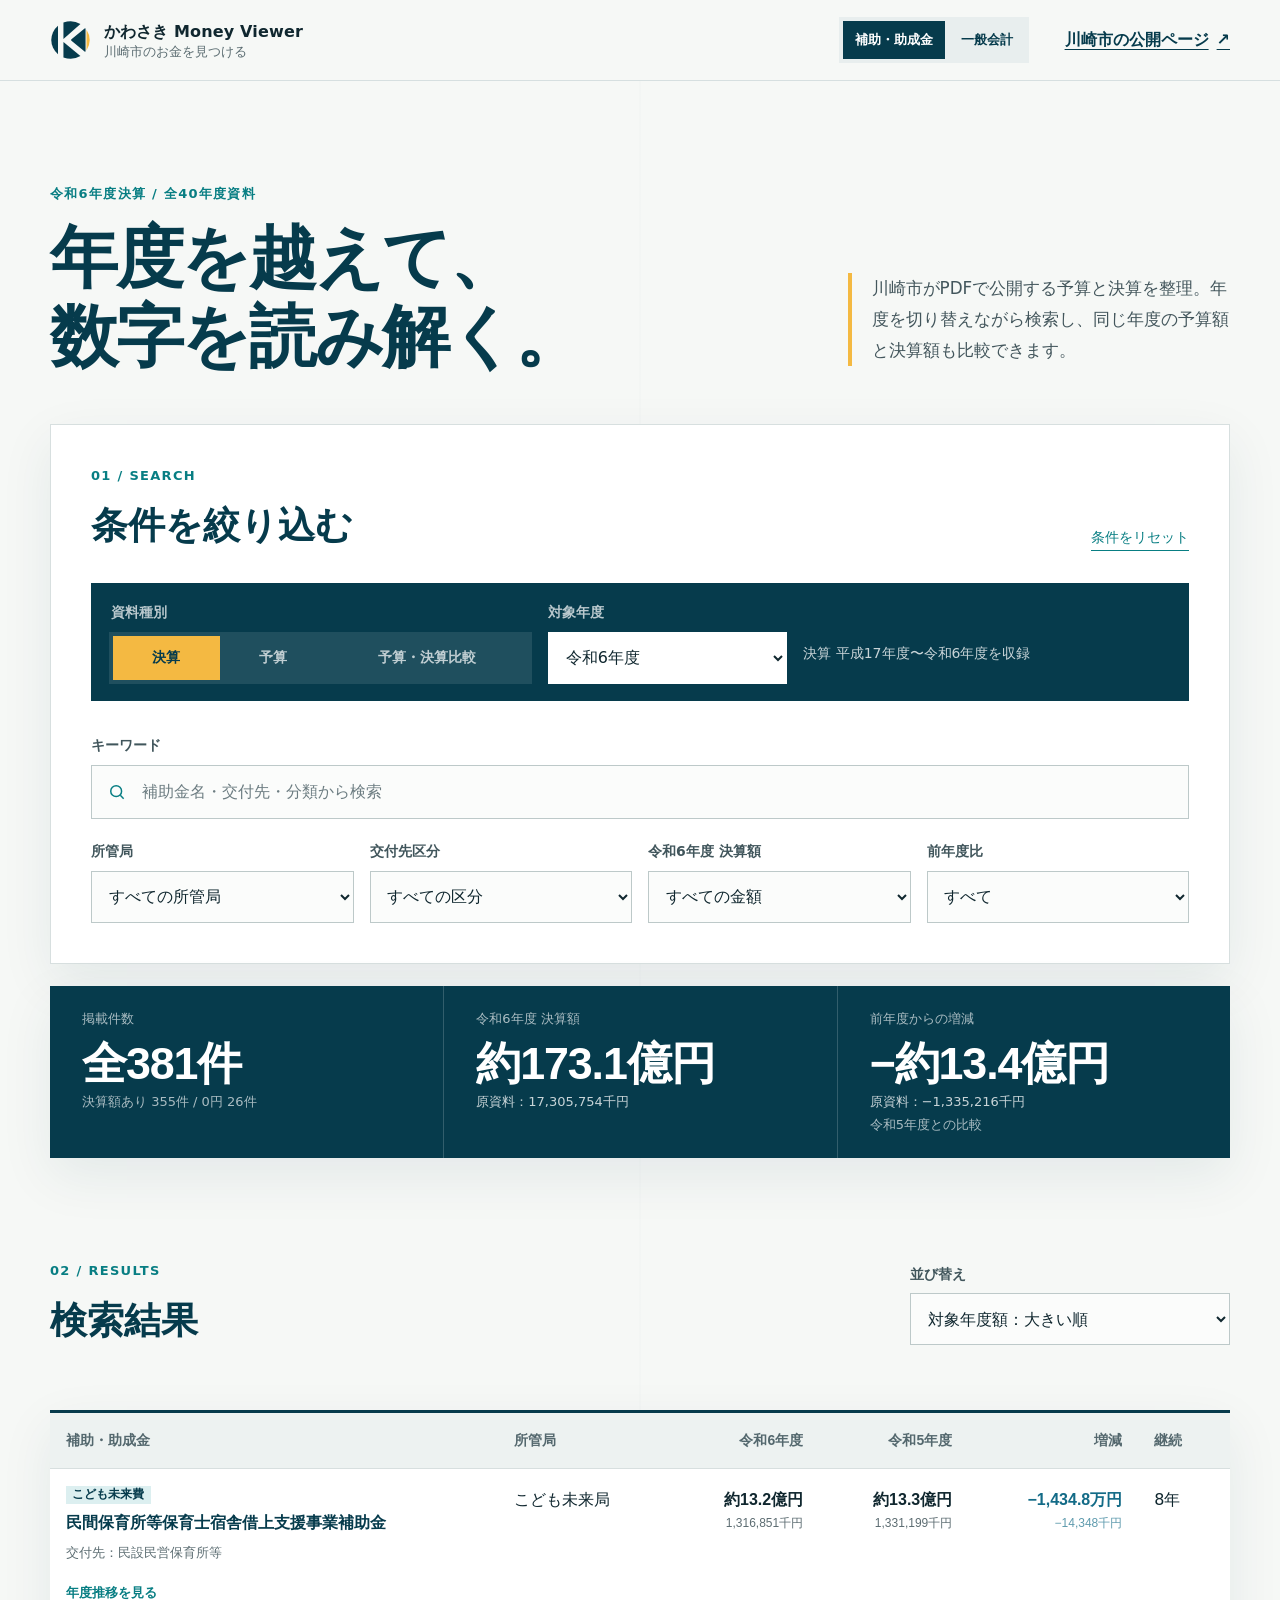
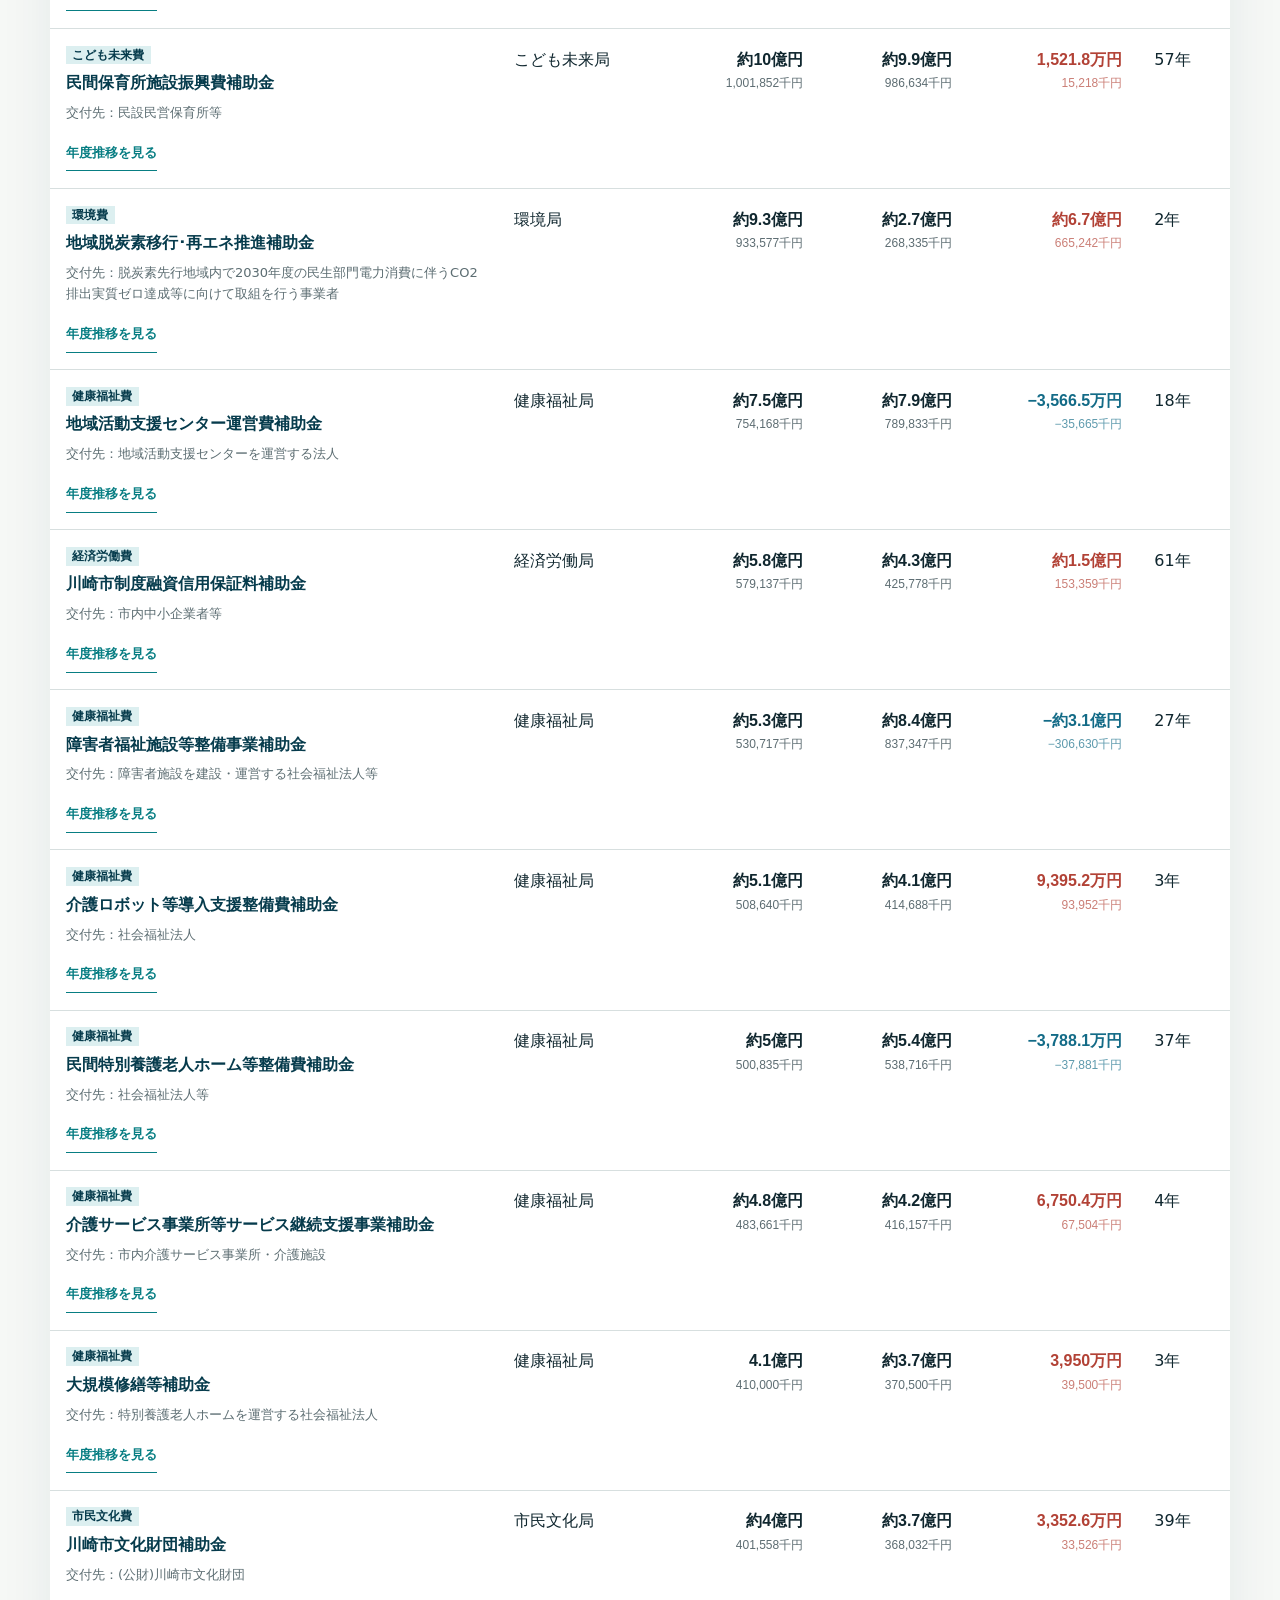
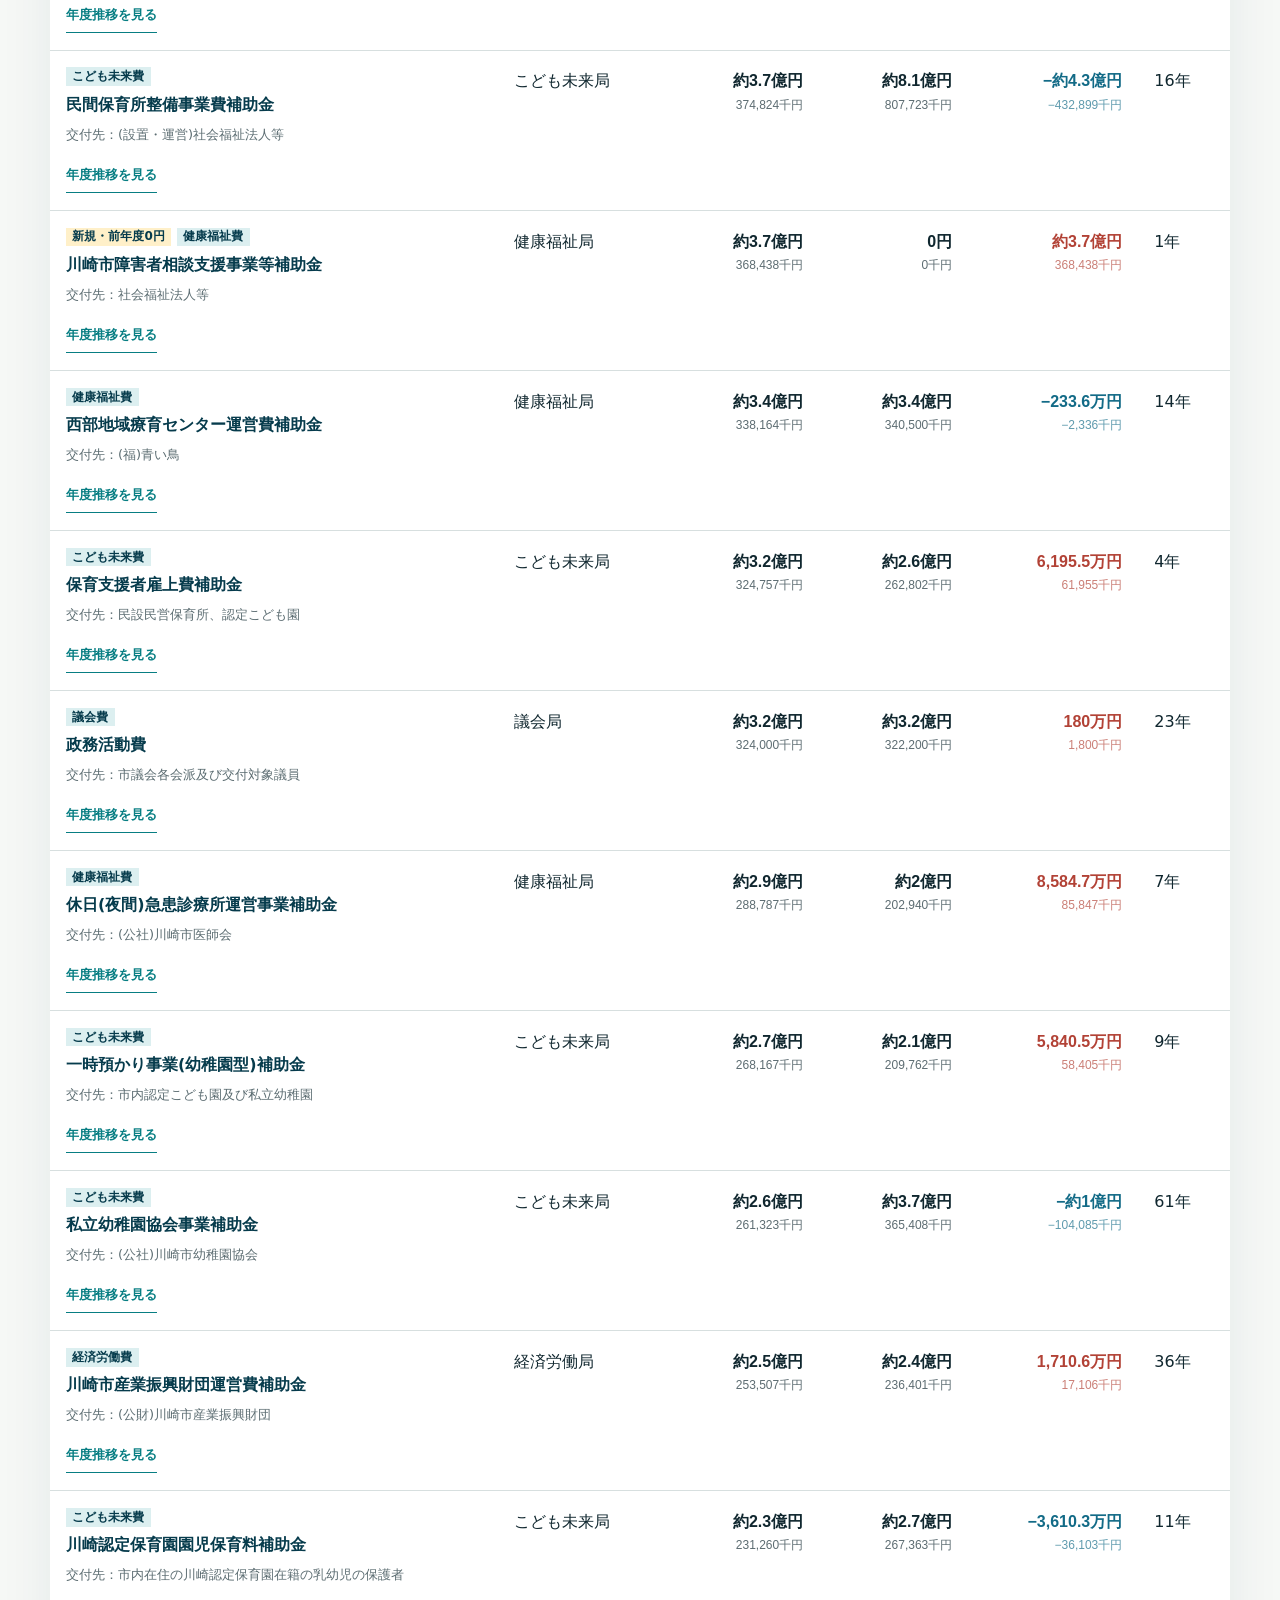
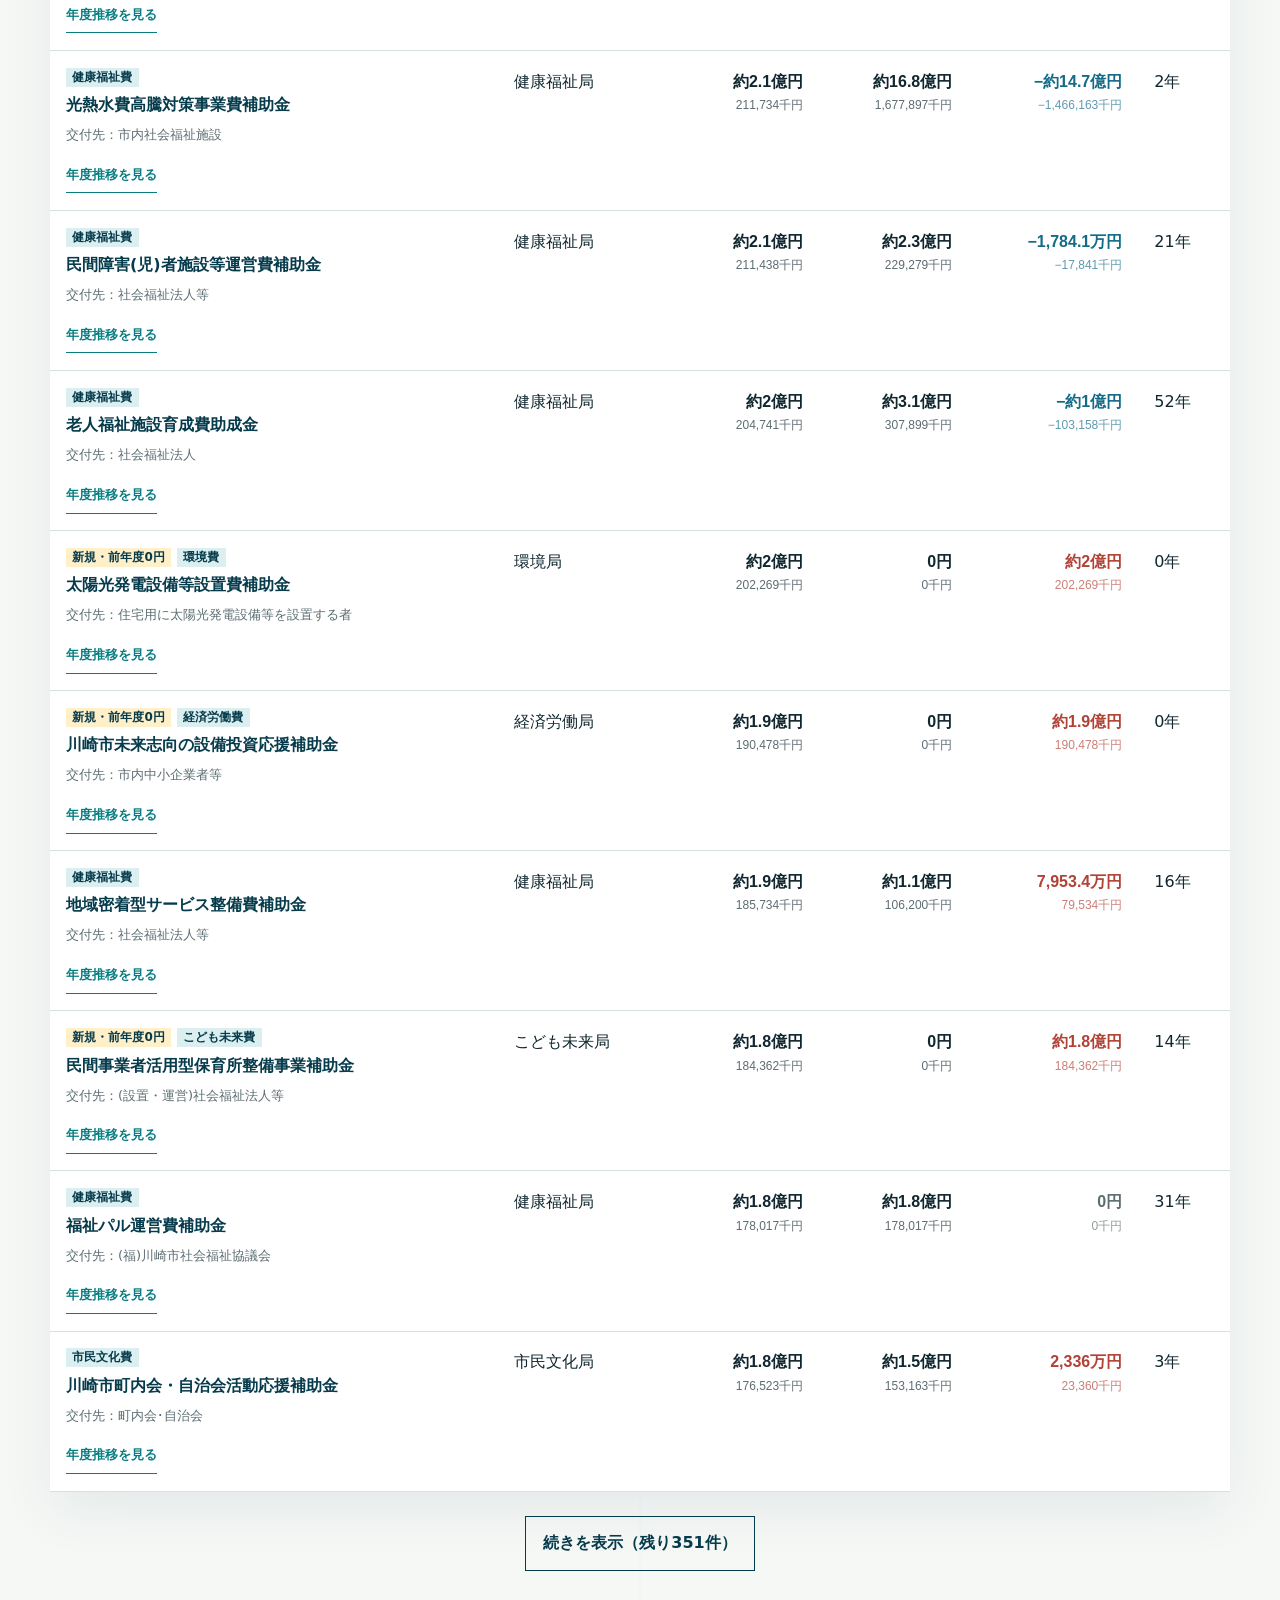
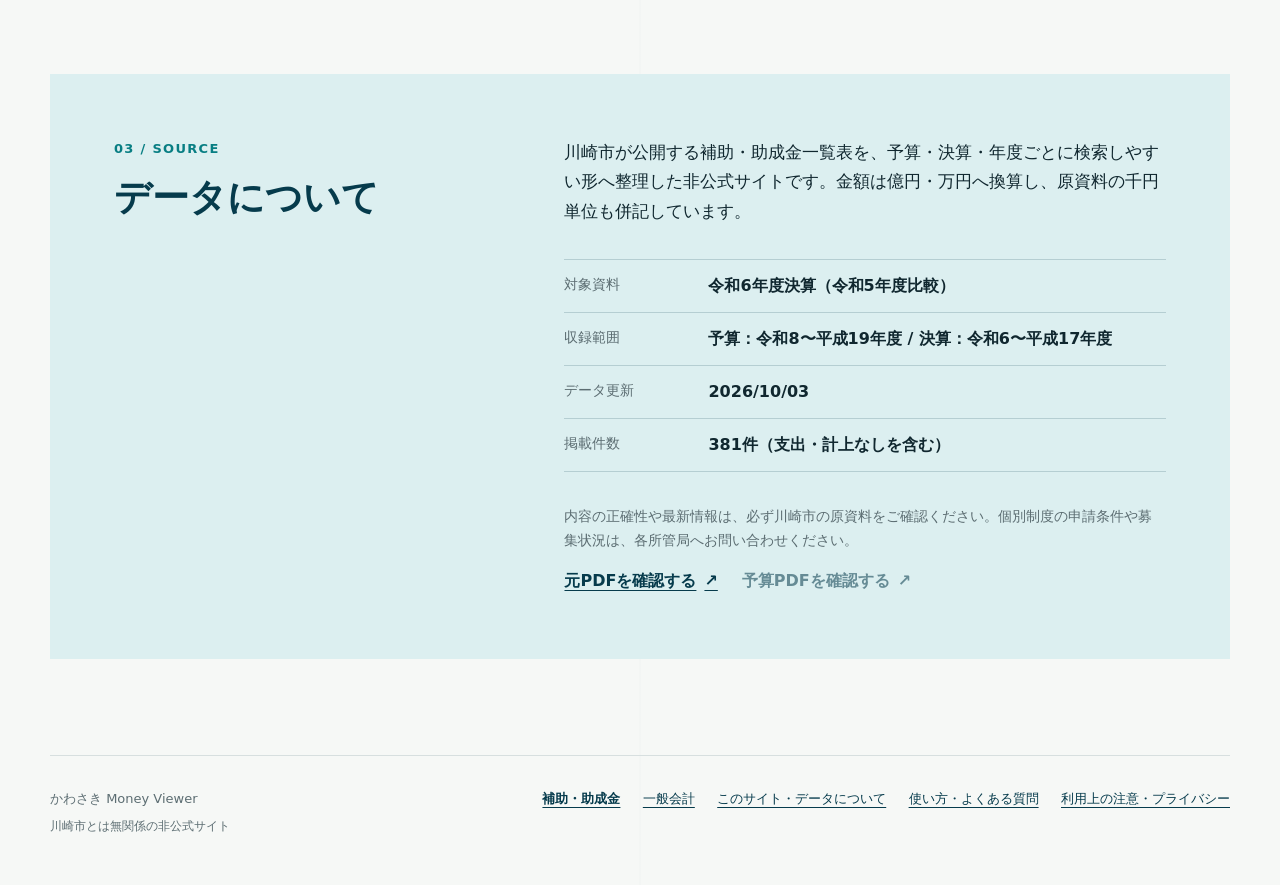
==== commit 9a02c39c: "Add general account budget overview" ====
--- a/index.html
+++ b/index.html
@@ -29,18 +29,24 @@
           <img class="brand-mark" src="assets/brand-coin.svg" alt="" aria-hidden="true" />
           <span>
             <strong>かわさき Money Viewer</strong>
-            <small>補助・助成金を見つける</small>
+            <small>川崎市のお金を見つける</small>
           </span>
         </a>
-        <a
-          class="source-link source-link--header"
-          href="https://www.city.kawasaki.jp/230/page/0000075957.html"
-          target="_blank"
-          rel="noopener noreferrer"
-        >
-          川崎市の公開ページ
-          <span aria-hidden="true">↗</span>
-        </a>
+        <div class="header-actions">
+          <nav class="site-nav" aria-label="主なコンテンツ">
+            <a href="./" aria-current="page">補助・助成金</a>
+            <a href="general-account.html">一般会計</a>
+          </nav>
+          <a
+            class="source-link source-link--header"
+            href="https://www.city.kawasaki.jp/230/page/0000075957.html"
+            target="_blank"
+            rel="noopener noreferrer"
+          >
+            川崎市の公開ページ
+            <span aria-hidden="true">↗</span>
+          </a>
+        </div>
       </div>
     </header>
 
@@ -269,6 +275,8 @@
     <footer class="site-footer">
       <div><p>かわさき Money Viewer</p><small>川崎市とは無関係の非公式サイト</small></div>
       <nav class="footer-nav" aria-label="サイト案内">
+        <a href="./" aria-current="page">補助・助成金</a>
+        <a href="general-account.html">一般会計</a>
         <a href="about.html">このサイト・データについて</a>
         <a href="help.html">使い方・よくある質問</a>
         <a href="policy.html">利用上の注意・プライバシー</a>
--- a/css/style.css
+++ b/css/style.css
@@ -749,6 +749,35 @@
 .trend-bar:focus-visible {
   filter: brightness(1.15);
   outline: 3px solid rgba(244, 185, 66, 0.9);
+  outline-offset: 2px;
+}
+
+/* Keep zero amounts interactive without drawing a positive-height bar. */
+.trend-bar--zero {
+  display: flex;
+  align-items: end;
+  justify-content: center;
+  height: 1.35rem;
+  min-height: 0;
+  border: 0;
+  border-radius: 0;
+  background: transparent;
+  color: #43565c;
+  font-family: var(--font-sans);
+  font-size: 0.7rem;
+  font-weight: 700;
+  line-height: 1.2;
+  -webkit-tap-highlight-color: transparent;
+}
+
+.trend-bar--zero:hover {
+  filter: none;
+  outline: none;
+}
+
+.trend-bar--zero:focus-visible {
+  filter: none;
+  outline: 2px dashed #43565c;
   outline-offset: 2px;
 }
 
@@ -1410,6 +1439,743 @@
   }
 }
 
+.header-actions,
+.site-nav {
+  display: flex;
+  align-items: center;
+}
+
+.header-actions {
+  gap: clamp(1rem, 3vw, 2.2rem);
+}
+
+.site-nav {
+  gap: 0.25rem;
+  padding: 0.25rem;
+  background: #e8eeee;
+}
+
+.site-nav a {
+  padding: 0.45rem 0.75rem;
+  color: var(--deep);
+  font-size: 0.8125rem;
+  font-weight: 700;
+  text-decoration: none;
+  white-space: nowrap;
+}
+
+.site-nav a[aria-current="page"] {
+  color: #fff;
+  background: var(--deep);
+}
+
+.account-hero {
+  display: grid;
+  grid-template-columns: minmax(0, 1.2fr) minmax(18rem, 0.8fr);
+  gap: clamp(2rem, 7vw, 7rem);
+  align-items: end;
+  padding: clamp(3.75rem, 8vw, 7rem) 0 3rem;
+}
+
+.account-hero h1 {
+  font-size: clamp(2.5rem, 5vw, 4.7rem);
+}
+
+.account-hero-copy > p:first-child {
+  margin-bottom: 1rem;
+  padding-left: 1.2rem;
+  border-left: 4px solid var(--yellow);
+  color: #43565c;
+  font-size: 1.05rem;
+}
+
+.stage-note {
+  margin-bottom: 0;
+  padding: 0.85rem 1rem;
+  color: var(--deep);
+  background: var(--teal-soft);
+  font-size: 0.8125rem;
+}
+
+.stage-note strong {
+  display: inline-block;
+  margin-right: 0.45rem;
+}
+
+.account-status,
+.account-error {
+  margin-bottom: 4rem;
+  padding: 1.2rem 1.4rem;
+  border: 1px solid var(--line);
+  background: var(--white);
+}
+
+.account-error {
+  border-left: 4px solid var(--red);
+}
+
+.account-error p {
+  margin: 0.35rem 0 0;
+  color: var(--muted);
+}
+
+.account-summary {
+  display: grid;
+  grid-template-columns: repeat(4, minmax(0, 1fr));
+  color: #fff;
+  background: var(--deep);
+  box-shadow: var(--shadow);
+}
+
+.account-summary article {
+  min-width: 0;
+  min-height: 10.5rem;
+  padding: 1.45rem clamp(1rem, 2.5vw, 1.7rem);
+}
+
+.account-summary article + article {
+  border-left: 1px solid rgba(255, 255, 255, 0.18);
+}
+
+.account-summary span,
+.account-summary small {
+  display: block;
+  color: rgba(255, 255, 255, 0.67);
+  font-size: 0.78rem;
+  line-height: 1.5;
+}
+
+.account-summary strong {
+  display: block;
+  margin: 0.55rem 0 0.35rem;
+  font-family: var(--font-numeric);
+  font-size: clamp(1.65rem, 3vw, 2.45rem);
+  letter-spacing: -0.03em;
+  line-height: 1.15;
+}
+
+.account-summary .summary-up {
+  color: #ffd683;
+}
+
+.account-summary .summary-down {
+  color: #a9e2ed;
+}
+
+.account-toc {
+  display: grid;
+  grid-template-columns: repeat(4, minmax(0, 1fr));
+  margin: 1.25rem 0 clamp(4rem, 8vw, 7rem);
+  border: 1px solid var(--line);
+  background: var(--white);
+}
+
+.account-toc a {
+  padding: 1rem 1.15rem;
+  color: var(--deep);
+  font-weight: 800;
+  text-decoration: none;
+}
+
+.account-toc a + a {
+  border-left: 1px solid var(--line);
+}
+
+.account-toc span {
+  display: block;
+  color: var(--muted);
+  font-size: 0.75rem;
+  font-weight: 500;
+}
+
+.account-toc a:hover {
+  background: var(--teal-soft);
+}
+
+.account-section {
+  scroll-margin-top: 1.5rem;
+  padding: 0 0 clamp(4.5rem, 9vw, 8rem);
+}
+
+.account-section + .account-section {
+  padding-top: clamp(3.5rem, 7vw, 6rem);
+  border-top: 1px solid var(--line);
+}
+
+.account-section-heading {
+  display: grid;
+  grid-template-columns: minmax(15rem, 0.8fr) minmax(0, 1.2fr);
+  gap: clamp(2rem, 7vw, 7rem);
+  align-items: end;
+  margin-bottom: 2rem;
+}
+
+.account-section-heading > p {
+  max-width: 42rem;
+  margin-bottom: 0;
+  color: var(--muted);
+}
+
+.account-feature-grid {
+  display: grid;
+  grid-template-columns: minmax(17rem, 0.7fr) minmax(0, 1.3fr);
+  gap: 1.2rem;
+}
+
+.resource-panel,
+.chart-panel {
+  padding: clamp(1.25rem, 3vw, 2rem);
+  border: 1px solid var(--line);
+  background: var(--white);
+  box-shadow: var(--shadow);
+}
+
+.resource-panel h3,
+.chart-panel h3 {
+  margin: 0 0 1.5rem;
+  color: var(--deep);
+  font-size: 1.2rem;
+}
+
+.resource-split {
+  display: flex;
+  min-height: 6rem;
+  overflow: hidden;
+  color: #fff;
+  font-family: var(--font-numeric);
+  font-size: clamp(1rem, 2.4vw, 1.55rem);
+  font-weight: 800;
+}
+
+.resource-split span {
+  display: grid;
+  min-width: 0;
+  place-items: center;
+}
+
+.resource-split-own {
+  background: var(--teal);
+}
+
+.resource-split-dependent {
+  background: var(--deep);
+}
+
+.resource-facts {
+  margin: 1.4rem 0 0;
+}
+
+.resource-facts div {
+  display: flex;
+  justify-content: space-between;
+  gap: 1rem;
+  padding: 0.6rem 0;
+  border-bottom: 1px solid var(--line);
+}
+
+.resource-facts dt,
+.resource-facts dd {
+  margin: 0;
+}
+
+.resource-facts dd {
+  font-family: var(--font-numeric);
+  font-weight: 800;
+}
+
+.resource-dot {
+  display: inline-block;
+  width: 0.65rem;
+  height: 0.65rem;
+  margin-right: 0.45rem;
+}
+
+.resource-dot--own {
+  background: var(--teal);
+}
+
+.resource-dot--dependent {
+  background: var(--deep);
+}
+
+.account-bar-list {
+  display: grid;
+  gap: 1rem;
+  margin: 0;
+  padding: 0;
+  list-style: none;
+}
+
+.account-bar-list li > div:first-child {
+  display: flex;
+  align-items: baseline;
+  justify-content: space-between;
+  gap: 1rem;
+}
+
+.account-bar-list strong {
+  color: var(--deep);
+  font-size: 0.9rem;
+}
+
+.account-bar-list li > div:first-child span {
+  font-family: var(--font-numeric);
+  font-size: 0.8rem;
+  font-weight: 700;
+  white-space: nowrap;
+}
+
+.account-bar-track {
+  height: 0.7rem;
+  margin: 0.3rem 0 0.2rem;
+  background: #e5eceb;
+}
+
+.account-bar-track i {
+  display: block;
+  height: 100%;
+  background: var(--teal);
+}
+
+.account-bar-list small {
+  display: block;
+  font-family: var(--font-numeric);
+  font-size: 0.72rem;
+  text-align: right;
+}
+
+.chart-panel--wide {
+  padding-block: 2rem;
+}
+
+.account-bar-list--wide {
+  grid-template-columns: repeat(2, minmax(0, 1fr));
+  gap: 1.25rem 3rem;
+}
+
+.account-details {
+  margin-top: 1.25rem;
+  border: 1px solid var(--line);
+  background: var(--white);
+}
+
+.account-details summary {
+  padding: 1rem 1.2rem;
+  color: var(--deep);
+  font-weight: 800;
+  cursor: pointer;
+}
+
+.account-details[open] summary {
+  border-bottom: 1px solid var(--line);
+}
+
+.account-table-wrap {
+  overflow-x: auto;
+}
+
+.account-table th:first-child {
+  min-width: 13rem;
+}
+
+.account-table tbody th {
+  color: var(--deep);
+  background: transparent;
+  white-space: normal;
+}
+
+.nature-groups {
+  display: grid;
+  grid-template-columns: repeat(3, minmax(0, 1fr));
+  gap: 1.2rem;
+}
+
+.nature-card {
+  padding: clamp(1.2rem, 3vw, 1.8rem);
+  border-top: 5px solid var(--teal);
+  background: var(--white);
+  box-shadow: var(--shadow);
+}
+
+.nature-card--2 {
+  border-top-color: var(--yellow);
+}
+
+.nature-card--3 {
+  border-top-color: var(--deep);
+}
+
+.nature-card > span {
+  color: var(--muted);
+  font-size: 0.72rem;
+  font-weight: 800;
+  letter-spacing: 0.08em;
+  text-transform: uppercase;
+}
+
+.nature-card h3 {
+  margin: 0.2rem 0 0.35rem;
+  color: var(--deep);
+  font-size: 1.15rem;
+}
+
+.nature-card > strong {
+  display: block;
+  font-family: var(--font-numeric);
+  font-size: clamp(1.45rem, 3vw, 2.1rem);
+}
+
+.nature-card > small {
+  display: block;
+  font-family: var(--font-numeric);
+  font-size: 0.75rem;
+}
+
+.nature-card dl {
+  margin: 1.3rem 0 0;
+  border-top: 1px solid var(--line);
+}
+
+.nature-card dl div {
+  display: grid;
+  grid-template-columns: minmax(0, 1fr) auto;
+  gap: 0.7rem;
+  padding: 0.55rem 0;
+  border-bottom: 1px solid var(--line);
+  font-size: 0.76rem;
+}
+
+.nature-card dt,
+.nature-card dd {
+  margin: 0;
+}
+
+.nature-card dd {
+  font-family: var(--font-numeric);
+  font-weight: 700;
+  text-align: right;
+}
+
+.account-footnote {
+  margin: 1rem 0 0;
+  color: var(--muted);
+  font-size: 0.8125rem;
+}
+
+.per-capita-total {
+  display: grid;
+  width: min(20rem, 100%);
+  min-height: 11rem;
+  place-content: center;
+  margin: 0 auto 2rem;
+  color: #fff;
+  background: var(--deep);
+  text-align: center;
+}
+
+.per-capita-total span,
+.per-capita-total small {
+  color: rgba(255, 255, 255, 0.68);
+  font-size: 0.8rem;
+}
+
+.per-capita-total strong {
+  font-family: var(--font-numeric);
+  font-size: 2.3rem;
+}
+
+.per-capita-list {
+  display: grid;
+  grid-template-columns: repeat(3, minmax(0, 1fr));
+  gap: 0.8rem;
+  margin: 0;
+  padding: 0;
+  counter-reset: per-capita;
+  list-style: none;
+}
+
+.per-capita-list li {
+  position: relative;
+  min-height: 9.5rem;
+  overflow: hidden;
+  padding: 1.1rem;
+  border: 1px solid var(--line);
+  background: var(--white);
+  counter-increment: per-capita;
+}
+
+.per-capita-list li::before {
+  content: counter(per-capita, decimal-leading-zero);
+  color: var(--teal);
+  font-size: 0.72rem;
+  font-weight: 800;
+}
+
+.per-capita-list span,
+.per-capita-list strong {
+  position: relative;
+  z-index: 1;
+  display: block;
+}
+
+.per-capita-list span {
+  min-height: 3.7rem;
+  margin-top: 0.35rem;
+  font-size: 0.82rem;
+  font-weight: 700;
+  line-height: 1.55;
+}
+
+.per-capita-list strong {
+  color: var(--deep);
+  font-family: var(--font-numeric);
+  font-size: 1.25rem;
+}
+
+.per-capita-list i {
+  position: absolute;
+  right: 0;
+  bottom: 0;
+  left: 0;
+  height: 0.35rem;
+  background: linear-gradient(90deg, var(--yellow) var(--per-capita-size), #e5eceb var(--per-capita-size));
+}
+
+.subsidy-context,
+.account-source {
+  display: grid;
+  grid-template-columns: minmax(13rem, 0.75fr) minmax(0, 1.25fr);
+  gap: clamp(2rem, 7vw, 7rem);
+  margin-bottom: clamp(4rem, 8vw, 7rem);
+  padding: clamp(1.5rem, 4vw, 3rem);
+}
+
+.subsidy-context {
+  color: #fff;
+  background: var(--deep);
+}
+
+.subsidy-context h2,
+.subsidy-context .section-number {
+  color: #fff;
+}
+
+.subsidy-context p {
+  margin-bottom: 0.8rem;
+}
+
+.subsidy-context .account-footnote {
+  color: rgba(255, 255, 255, 0.68);
+}
+
+.account-link-button {
+  display: inline-block;
+  margin-top: 0.6rem;
+  color: #fff;
+  border-color: rgba(255, 255, 255, 0.75);
+  text-align: center;
+  text-decoration: none;
+}
+
+.account-link-button:hover {
+  color: var(--deep);
+  background: #fff;
+}
+
+.account-source {
+  background: var(--teal-soft);
+}
+
+.account-source-meta {
+  margin: 1.5rem 0 0;
+  border-top: 1px solid rgba(6, 59, 76, 0.18);
+}
+
+.account-source-meta div {
+  display: grid;
+  grid-template-columns: 7rem 1fr;
+  gap: 1rem;
+  padding: 0.6rem 0;
+  border-bottom: 1px solid rgba(6, 59, 76, 0.18);
+}
+
+.account-source-meta dt {
+  color: var(--muted);
+  font-size: 0.8rem;
+}
+
+.account-source-meta dd {
+  margin: 0;
+  font-weight: 700;
+}
+
+@media (max-width: 980px) {
+  .account-summary {
+    grid-template-columns: repeat(2, minmax(0, 1fr));
+  }
+
+  .account-summary article:nth-child(3) {
+    border-top: 1px solid rgba(255, 255, 255, 0.18);
+    border-left: 0;
+  }
+
+  .account-summary article:nth-child(4) {
+    border-top: 1px solid rgba(255, 255, 255, 0.18);
+  }
+
+  .nature-groups,
+  .per-capita-list {
+    grid-template-columns: repeat(2, minmax(0, 1fr));
+  }
+}
+
+@media (max-width: 760px) {
+  .header-actions {
+    gap: 0.6rem;
+  }
+
+  .source-link--header {
+    display: none;
+  }
+
+  .account-hero,
+  .account-section-heading,
+  .account-feature-grid,
+  .subsidy-context,
+  .account-source {
+    grid-template-columns: minmax(0, 1fr);
+  }
+
+  .account-hero,
+  .account-section-heading,
+  .subsidy-context,
+  .account-source {
+    gap: 1.5rem;
+  }
+
+  .account-toc,
+  .account-bar-list--wide {
+    grid-template-columns: repeat(2, minmax(0, 1fr));
+  }
+
+  .account-toc a:nth-child(3) {
+    border-top: 1px solid var(--line);
+    border-left: 0;
+  }
+
+  .account-toc a:nth-child(4) {
+    border-top: 1px solid var(--line);
+  }
+}
+
+@media (max-width: 600px) {
+  .header-inner {
+    min-height: 6.7rem;
+    align-items: start;
+    flex-direction: column;
+    justify-content: center;
+    gap: 0.45rem;
+  }
+
+  .header-actions {
+    width: 100%;
+  }
+
+  .site-nav {
+    width: 100%;
+  }
+
+  .site-nav a {
+    flex: 1;
+    text-align: center;
+  }
+
+  .account-hero {
+    padding-top: 2.5rem;
+  }
+
+  .account-hero h1 {
+    font-size: clamp(2rem, 9vw, 2.7rem);
+  }
+
+  .account-summary,
+  .account-toc,
+  .account-bar-list--wide,
+  .nature-groups,
+  .per-capita-list {
+    grid-template-columns: minmax(0, 1fr);
+  }
+
+  .account-summary article + article {
+    border-top: 1px solid rgba(255, 255, 255, 0.18);
+    border-left: 0;
+  }
+
+  .account-toc a + a {
+    border-top: 1px solid var(--line);
+    border-left: 0;
+  }
+
+  .account-bar-list li > div:first-child {
+    align-items: start;
+    flex-direction: column;
+    gap: 0.1rem;
+  }
+
+  .account-bar-list small {
+    text-align: left;
+  }
+
+  .account-table-wrap {
+    overflow-x: auto;
+  }
+
+  .account-table,
+  .account-table thead,
+  .account-table tbody {
+    display: table;
+  }
+
+  .account-table thead {
+    position: static;
+    width: auto;
+    height: auto;
+    overflow: visible;
+    clip: auto;
+  }
+
+  .account-table tbody {
+    display: table-row-group;
+  }
+
+  .account-table tr {
+    display: table-row;
+    padding: 0;
+    border: 0;
+    box-shadow: none;
+  }
+
+  .account-table th,
+  .account-table td,
+  .account-table th:nth-child(2),
+  .account-table td:nth-child(2),
+  .account-table th:nth-child(4),
+  .account-table td:nth-child(4) {
+    display: table-cell;
+    padding: 0.8rem;
+    border-bottom: 1px solid var(--line);
+  }
+
+  .account-table th:first-child {
+    min-width: 10rem;
+  }
+
+  .resource-facts div,
+  .account-source-meta div {
+    grid-template-columns: minmax(0, 1fr);
+  }
+}
+
 @media (prefers-reduced-motion: reduce) {
   html {
     scroll-behavior: auto;
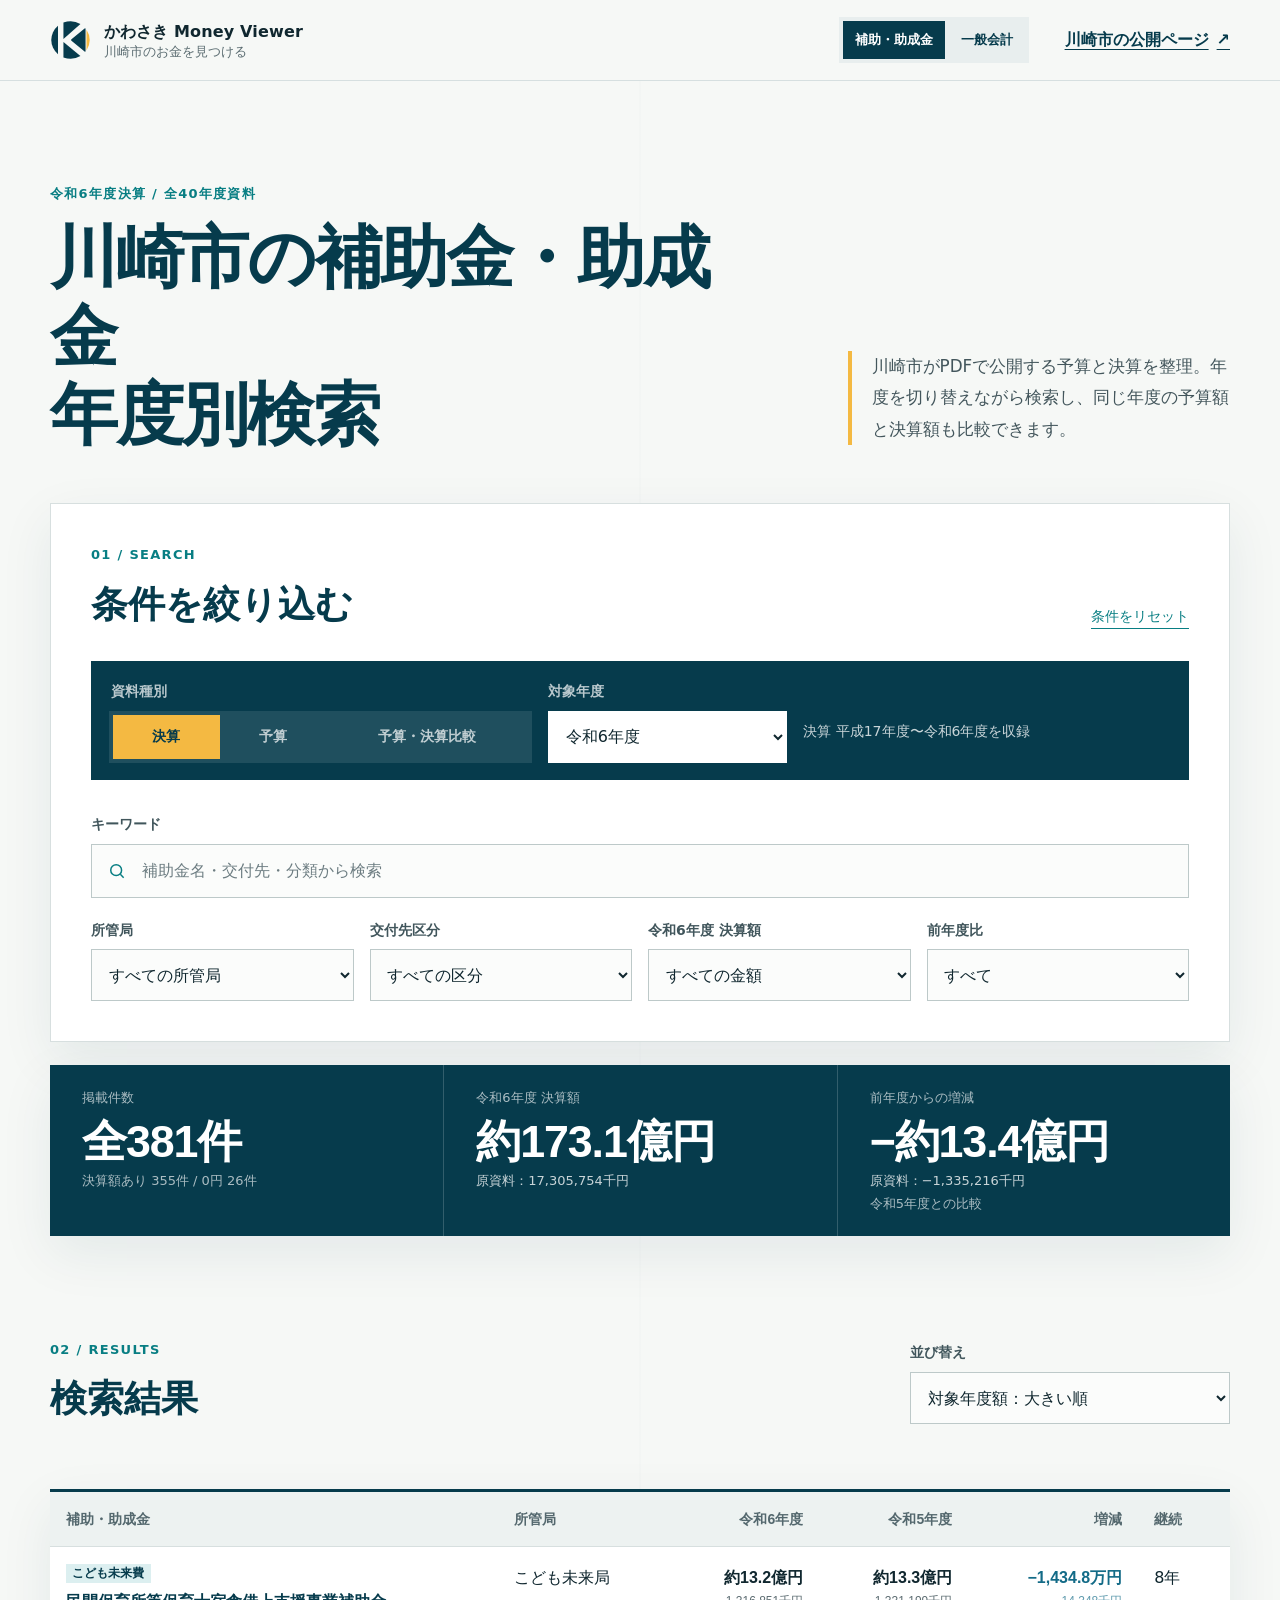
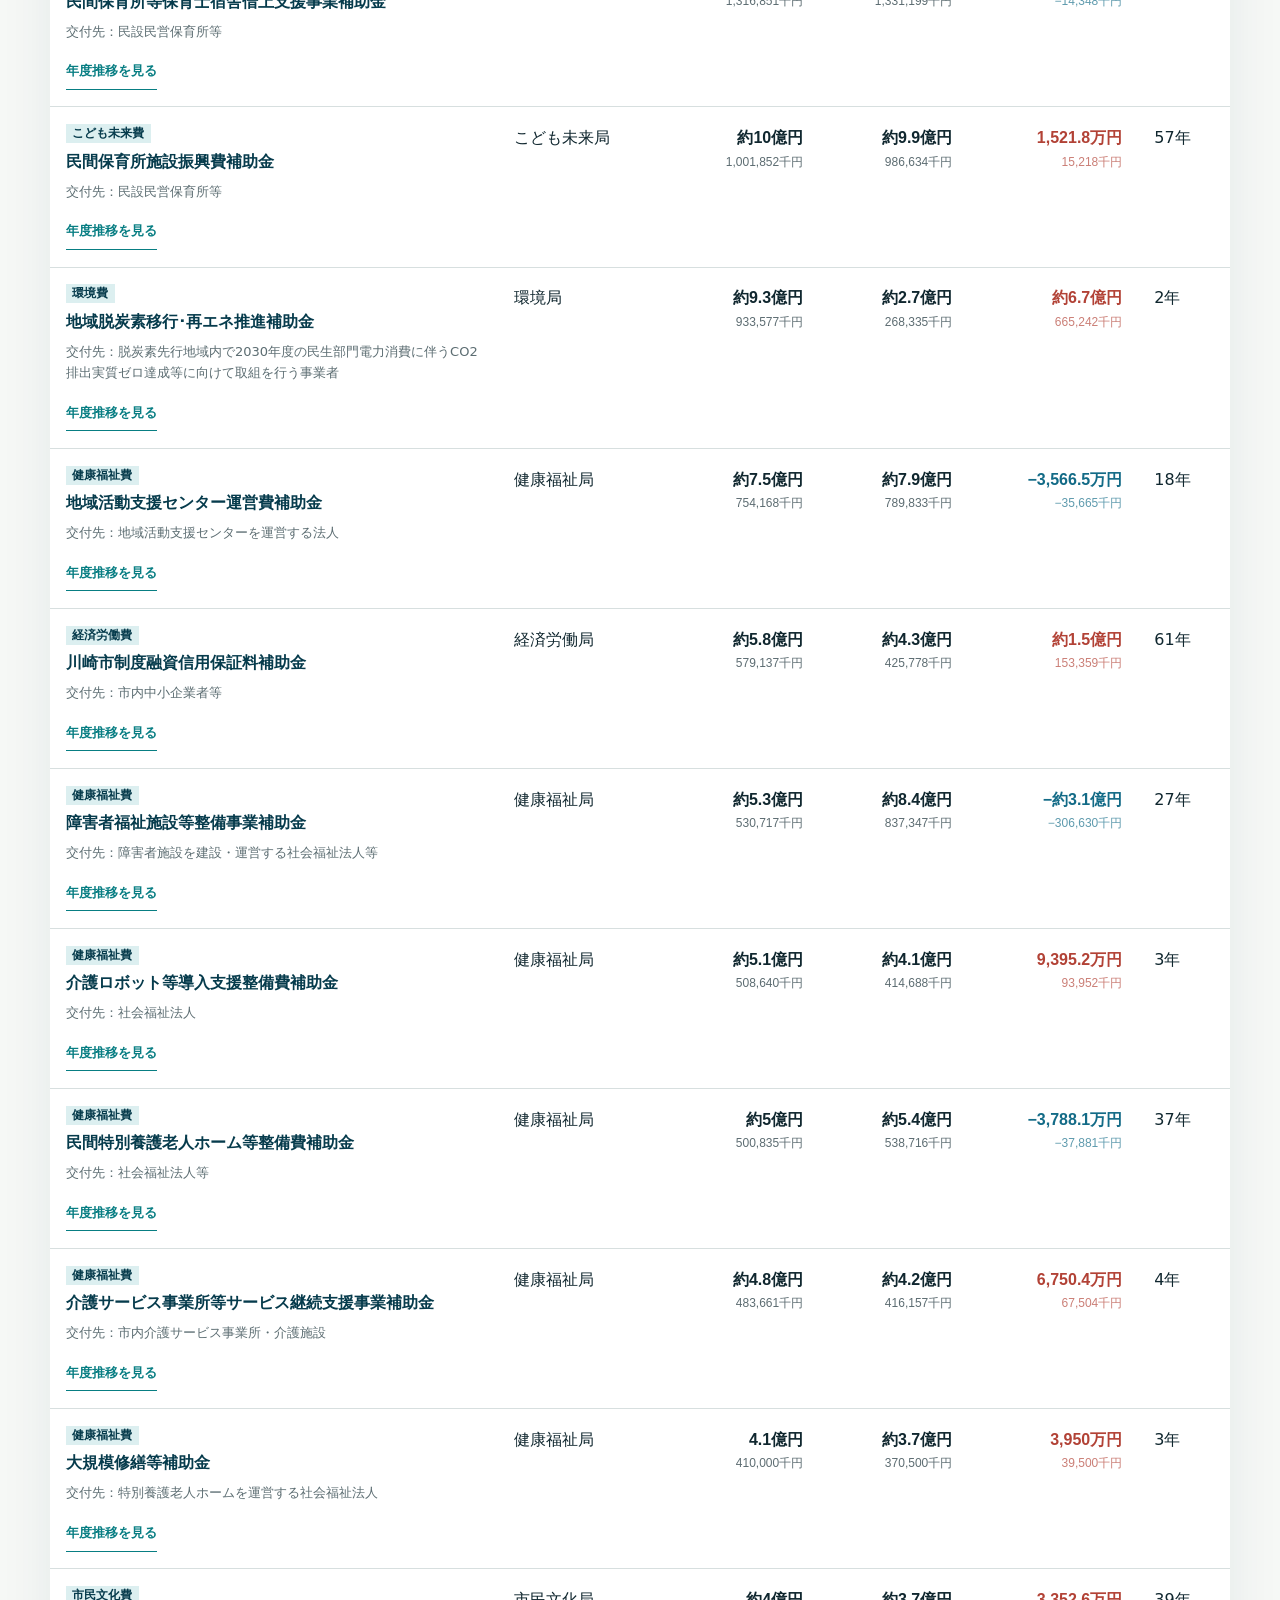
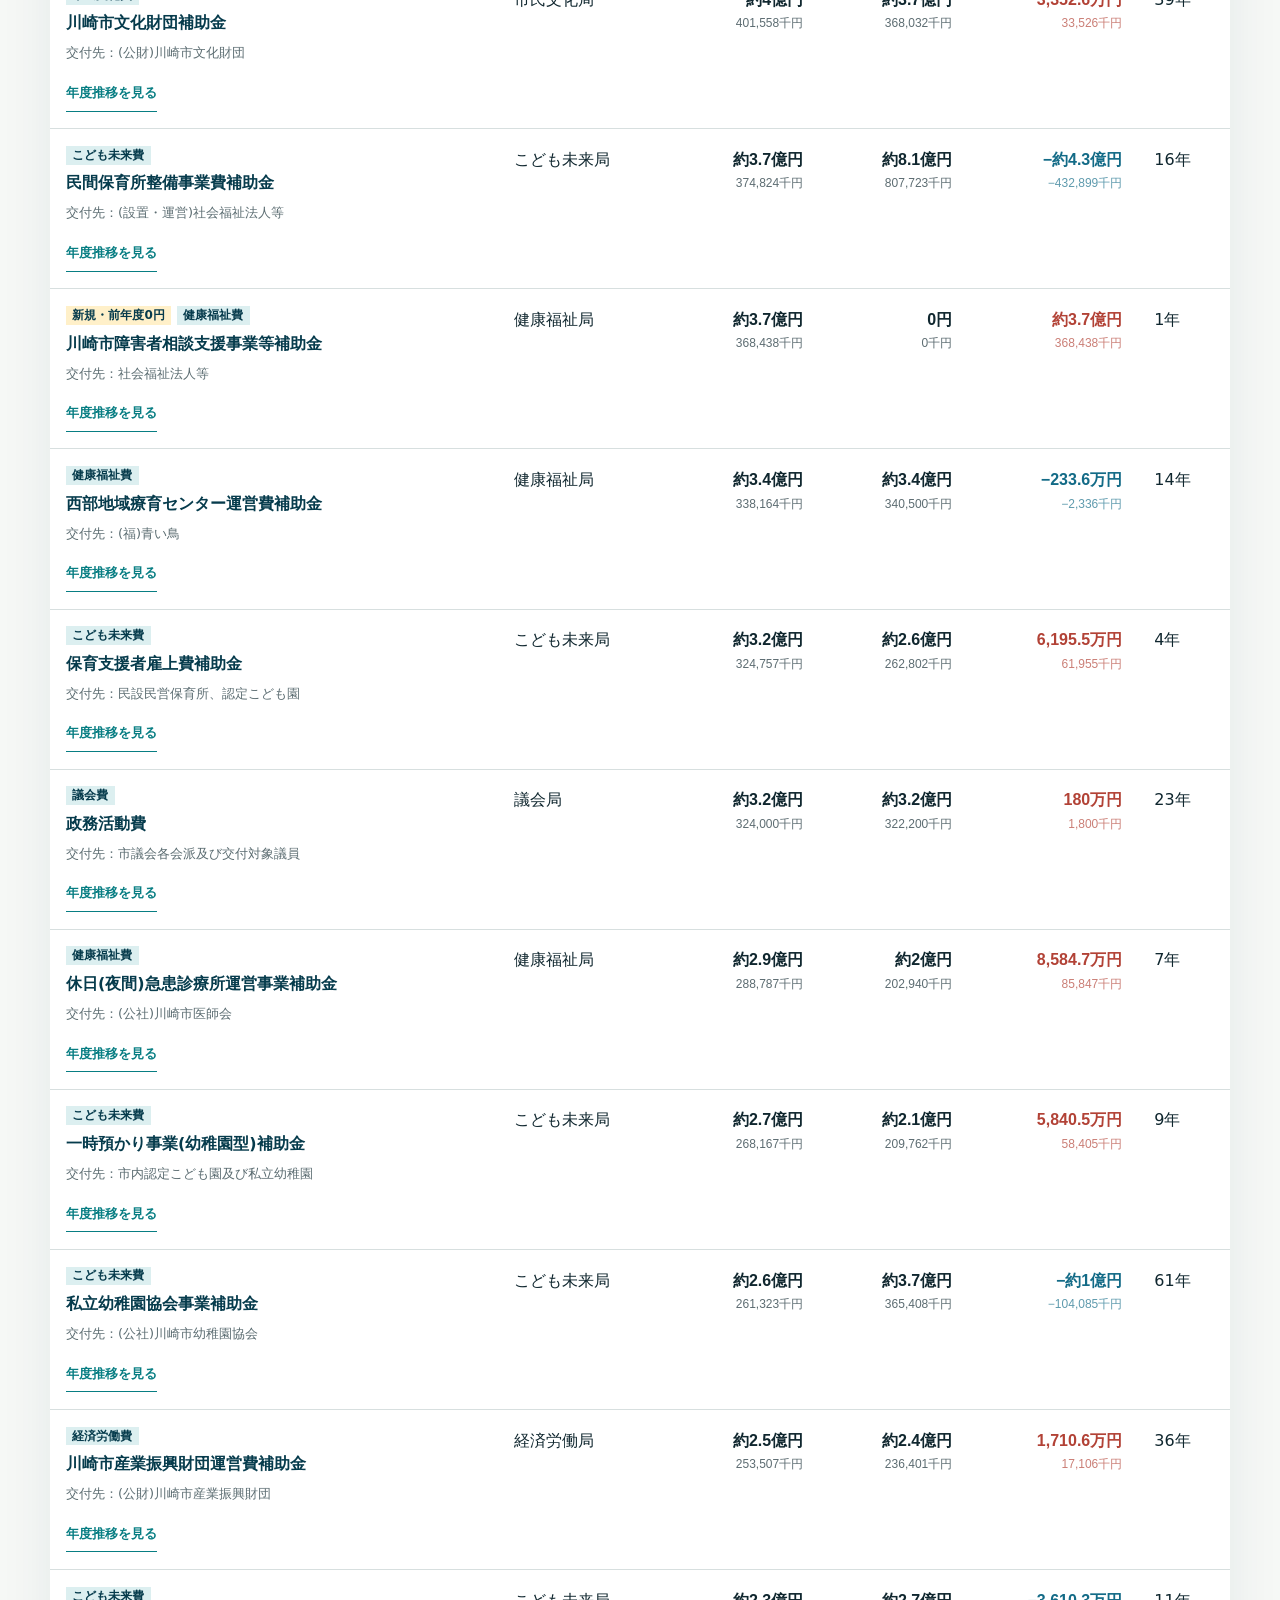
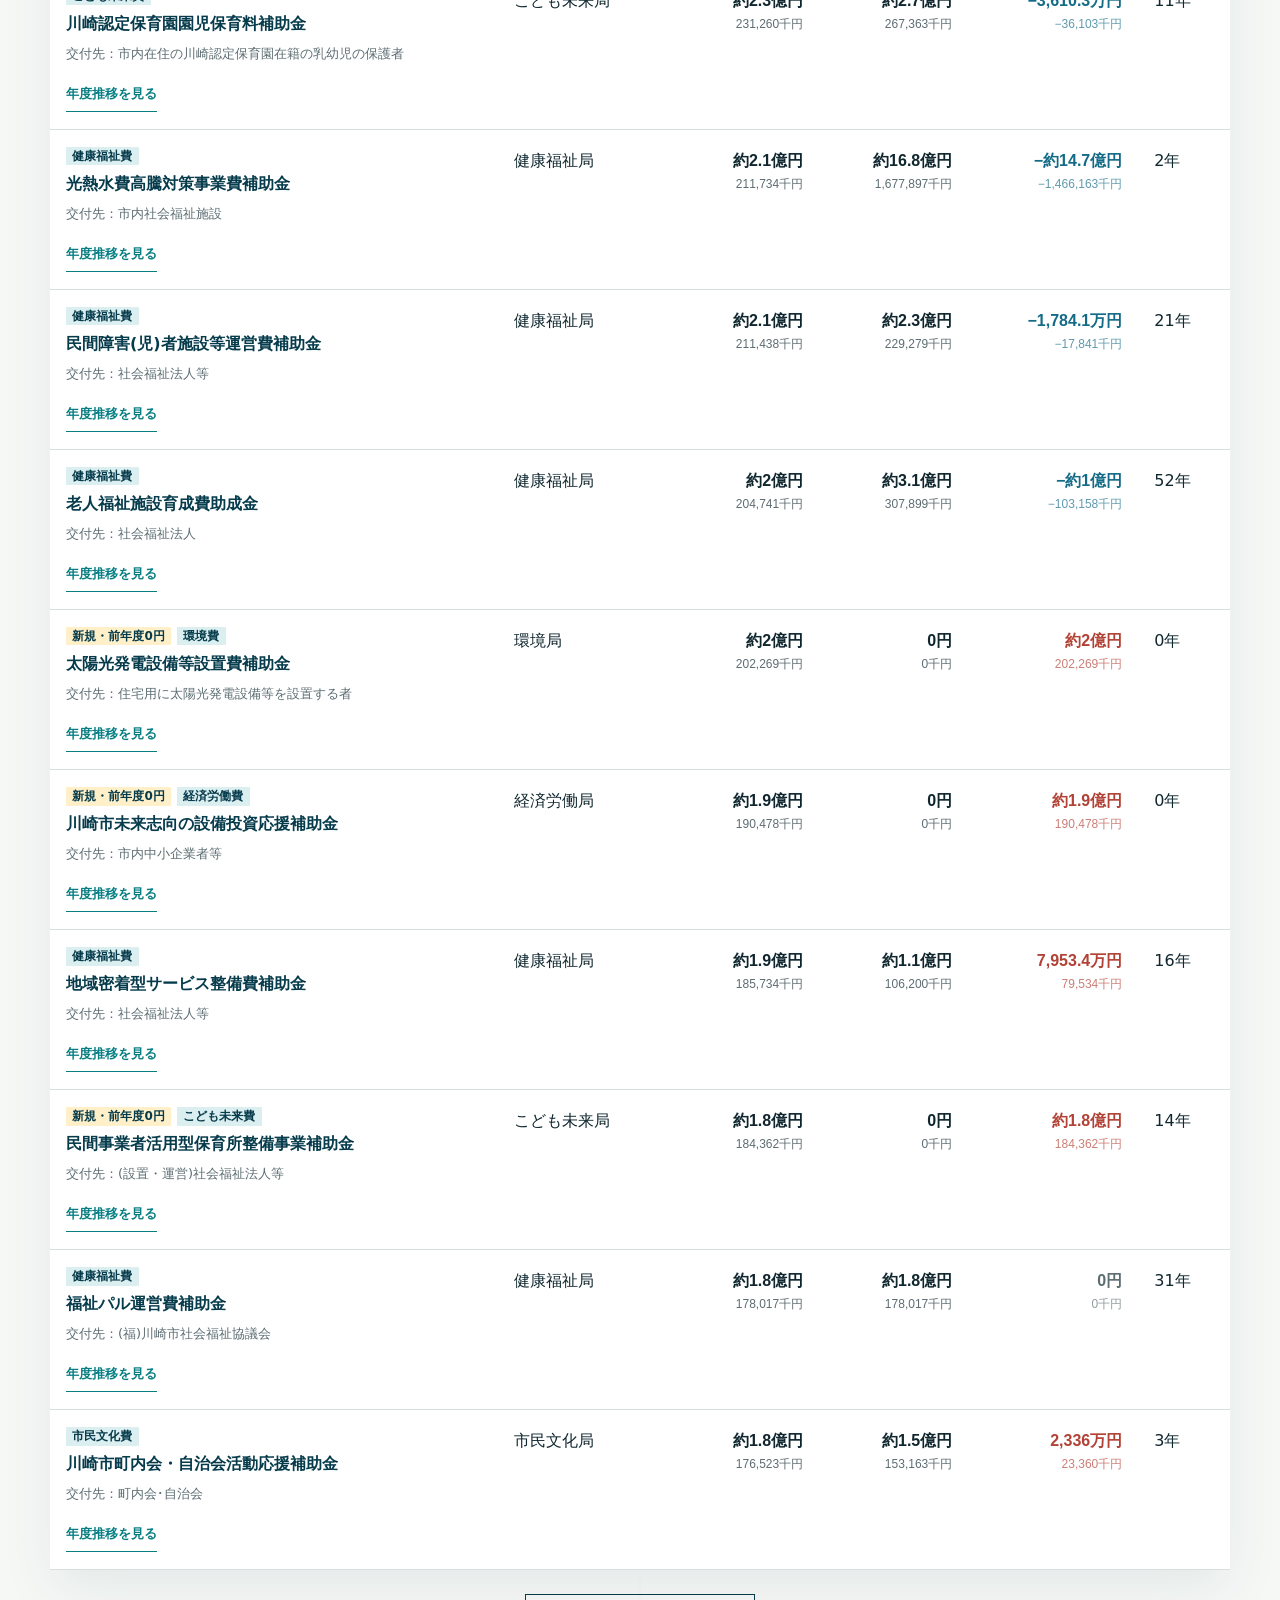
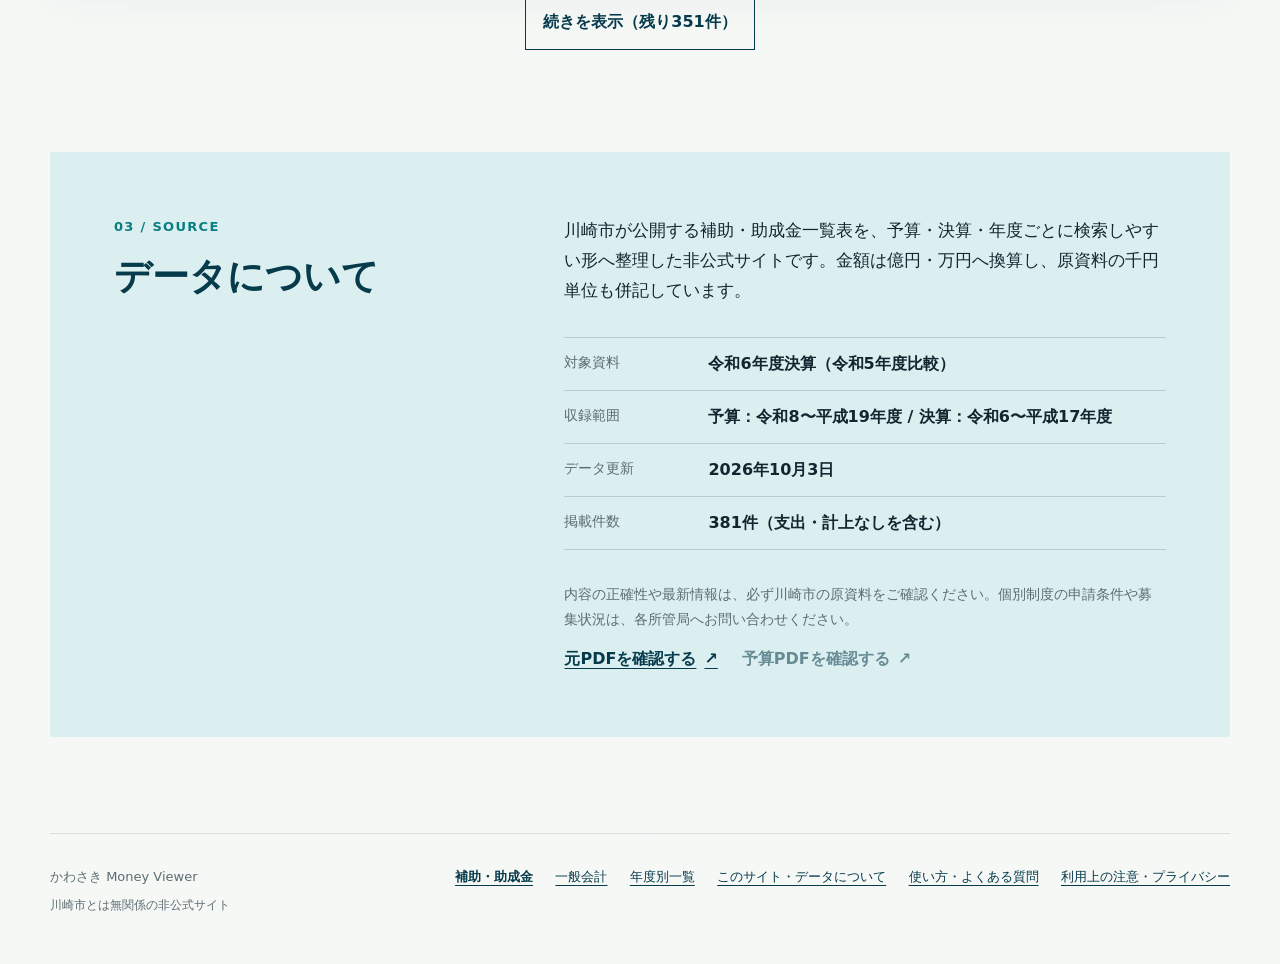
==== commit d95d8724: "Improve SEO discovery and year pages" ====
--- a/index.html
+++ b/index.html
@@ -2,15 +2,22 @@
 <html lang="ja">
   <head>
     <meta charset="UTF-8" />
-    <meta http-equiv="Content-Security-Policy" content="default-src 'none'; script-src 'self'; style-src 'self'; img-src 'self'; font-src 'self'; connect-src 'self'; object-src 'none'; base-uri 'none'; form-action 'none'; frame-src 'none'" />
+    <meta http-equiv="Content-Security-Policy" content="default-src 'none'; script-src 'self' 'sha256-KBUsL17b8M8sc5mcbfyzy5wKOoU3JQcp4lXZ1Jx03DA='; style-src 'self'; img-src 'self'; font-src 'self'; connect-src 'self'; object-src 'none'; base-uri 'none'; form-action 'none'; frame-src 'none'" />
     <meta name="referrer" content="no-referrer" />
     <meta name="viewport" content="width=device-width, initial-scale=1.0" />
     <meta
       name="description"
-      content="川崎市が公開する補助・助成金一覧を検索し、年度間や同年度の予算・決算を比較できる非公式ビューアです。"
+      content="川崎市の補助金・助成金約14,000件を年度別に検索。令和8年度予算から令和6年度決算まで、予算額・決算額・年度推移を比較できる非公式サイトです。"
     />
     <meta name="theme-color" content="#063b4c" />
-    <title>かわさき Money Viewer</title>
+    <meta property="og:locale" content="ja_JP" />
+    <meta property="og:type" content="website" />
+    <meta property="og:title" content="川崎市の補助金・助成金一覧｜予算・決算を検索・比較" />
+    <meta property="og:description" content="川崎市の補助金・助成金約14,000件を年度別に検索し、予算・決算・年度推移を比較できます。" />
+    <meta property="og:url" content="https://yama53-lab.github.io/kawasaki-money-viewer/" />
+    <meta name="twitter:card" content="summary" />
+    <link rel="canonical" href="https://yama53-lab.github.io/kawasaki-money-viewer/" />
+    <title>川崎市の補助金・助成金一覧｜予算・決算を検索・比較</title>
     <link
       rel="icon"
       type="image/svg+xml"
@@ -19,6 +26,7 @@
     <link rel="stylesheet" href="css/style.css" />
     <script src="js/data-validation.js" defer></script>
     <script src="js/app.js" defer></script>
+    <script type="application/ld+json">{"@context":"https://schema.org","@type":"Dataset","name":"川崎市の補助金・助成金 予算・決算データ","description":"川崎市が公開する補助・助成金一覧表を、予算・決算・年度ごとに検索・比較できるよう整理した非公式データセットです。","url":"https://yama53-lab.github.io/kawasaki-money-viewer/","isAccessibleForFree":true,"inLanguage":"ja","temporalCoverage":"2005/2026","dateModified":"2026-10-03","sameAs":["https://www.city.kawasaki.jp/230/page/0000075957.html","https://www.city.kawasaki.jp/230/page/0000148865.html"],"distribution":{"@type":"DataDownload","encodingFormat":"application/json","contentUrl":"https://yama53-lab.github.io/kawasaki-money-viewer/data/index.json"}}</script>
   </head>
   <body>
     <a class="skip-link" href="#results">検索結果へ移動</a>
@@ -54,7 +62,7 @@
       <section class="intro" aria-labelledby="page-title">
         <div>
           <p class="eyebrow" id="dataset-kicker">予算・決算 / 40年度資料</p>
-          <h1 id="page-title">年度を越えて、<br />数字を読み解く。</h1>
+          <h1 id="page-title">川崎市の補助金・助成金<br />年度別検索</h1>
         </div>
         <p class="intro-copy">
           川崎市がPDFで公開する予算と決算を整理。年度を切り替えながら検索し、同じ年度の予算額と決算額も比較できます。
@@ -277,6 +285,7 @@
       <nav class="footer-nav" aria-label="サイト案内">
         <a href="./" aria-current="page">補助・助成金</a>
         <a href="general-account.html">一般会計</a>
+        <a href="years/">年度別一覧</a>
         <a href="about.html">このサイト・データについて</a>
         <a href="help.html">使い方・よくある質問</a>
         <a href="policy.html">利用上の注意・プライバシー</a>
--- a/css/style.css
+++ b/css/style.css
@@ -1170,6 +1170,253 @@
   text-decoration: none;
 }
 
+.dataset-page {
+  margin-bottom: 5rem;
+}
+
+.breadcrumbs {
+  display: flex;
+  flex-wrap: wrap;
+  gap: 0.35rem 0.7rem;
+  padding-top: 1.5rem;
+  color: var(--muted);
+  font-size: 0.8125rem;
+}
+
+.breadcrumbs a {
+  color: var(--teal);
+  text-underline-offset: 0.2rem;
+}
+
+.dataset-hero {
+  max-width: 56rem;
+  padding: clamp(2.5rem, 6vw, 5rem) 0 3rem;
+}
+
+.dataset-hero h1 {
+  font-size: clamp(2rem, 4.8vw, 4rem);
+  line-height: 1.25;
+}
+
+.dataset-hero > p:not(.eyebrow) {
+  max-width: 46rem;
+  margin: 1.5rem 0 0;
+  color: var(--muted);
+  font-size: 1.05rem;
+}
+
+.dataset-actions {
+  display: flex;
+  flex-wrap: wrap;
+  gap: 1rem 1.5rem;
+  align-items: center;
+  margin-top: 1.8rem;
+}
+
+.dataset-actions .secondary-button,
+.dataset-hero > .secondary-button {
+  display: inline-block;
+  text-align: center;
+  text-decoration: none;
+}
+
+.dataset-overview {
+  display: grid;
+  grid-template-columns: repeat(3, minmax(0, 1fr));
+  color: #fff;
+  background: var(--deep);
+  box-shadow: var(--shadow);
+}
+
+.dataset-overview > div {
+  min-width: 0;
+  padding: 1.4rem clamp(1rem, 3vw, 1.8rem);
+}
+
+.dataset-overview > div + div {
+  border-left: 1px solid rgba(255, 255, 255, 0.18);
+}
+
+.dataset-overview span,
+.dataset-overview small {
+  display: block;
+  color: rgba(255, 255, 255, 0.68);
+  font-size: 0.8125rem;
+}
+
+.dataset-overview strong {
+  display: block;
+  margin-top: 0.35rem;
+  font-family: var(--font-numeric);
+  font-size: clamp(1.25rem, 3vw, 2rem);
+  line-height: 1.4;
+}
+
+.dataset-content {
+  margin-top: clamp(3rem, 7vw, 5rem);
+}
+
+.dataset-content-heading {
+  display: flex;
+  justify-content: space-between;
+  gap: 2rem;
+  align-items: end;
+  margin-bottom: 1.5rem;
+}
+
+.dataset-content-heading > p {
+  margin-bottom: 0;
+  color: var(--muted);
+  font-size: 0.875rem;
+}
+
+.dataset-list {
+  display: grid;
+  grid-template-columns: repeat(2, minmax(0, 1fr));
+  gap: 1px;
+  margin: 0;
+  padding: 1px;
+  background: var(--line);
+  list-style: none;
+}
+
+.dataset-list > li {
+  min-width: 0;
+  padding: 1.25rem;
+  background: var(--white);
+  overflow-wrap: anywhere;
+}
+
+.dataset-item-heading {
+  display: grid;
+  grid-template-columns: 2rem minmax(0, 1fr);
+  gap: 0.7rem;
+  align-items: start;
+}
+
+.dataset-item-heading > span {
+  display: grid;
+  min-height: 2rem;
+  place-items: center;
+  color: var(--deep);
+  background: var(--teal-soft);
+  font-family: var(--font-numeric);
+  font-size: 0.75rem;
+  font-weight: 800;
+}
+
+.dataset-item-heading h3 {
+  margin: 0;
+  color: var(--deep);
+  font-size: 1rem;
+  line-height: 1.6;
+}
+
+.dataset-list dl {
+  margin: 1rem 0 0;
+}
+
+.dataset-list dl > div {
+  display: grid;
+  grid-template-columns: 5rem minmax(0, 1fr);
+  gap: 0.75rem;
+  padding: 0.4rem 0;
+  border-top: 1px solid var(--line);
+  font-size: 0.8125rem;
+}
+
+.dataset-list dt {
+  color: var(--muted);
+}
+
+.dataset-list dd {
+  margin: 0;
+  font-weight: 600;
+}
+
+.dataset-list dd small {
+  display: block;
+  color: var(--muted);
+  font-family: var(--font-numeric);
+  font-weight: 400;
+}
+
+.dataset-category {
+  display: inline-block;
+  margin-top: 0.7rem;
+  padding: 0.12rem 0.45rem;
+  color: var(--deep);
+  background: var(--teal-soft);
+  font-size: 0.75rem;
+  font-weight: 700;
+}
+
+.dataset-caution {
+  margin-top: 2rem;
+  padding: 1.25rem;
+  border-left: 4px solid var(--yellow);
+  background: var(--white);
+}
+
+.dataset-caution p {
+  margin: 0.4rem 0 0;
+  color: var(--muted);
+  font-size: 0.875rem;
+}
+
+.year-groups {
+  display: grid;
+  grid-template-columns: repeat(2, minmax(0, 1fr));
+  gap: clamp(1.5rem, 4vw, 3rem);
+}
+
+.year-groups > section {
+  min-width: 0;
+}
+
+.year-groups h2 {
+  margin-bottom: 1rem;
+}
+
+.year-link-list {
+  display: grid;
+  gap: 1px;
+  margin: 0;
+  padding: 1px;
+  background: var(--line);
+  list-style: none;
+}
+
+.year-link-list a {
+  display: flex;
+  justify-content: space-between;
+  gap: 1rem;
+  padding: 0.9rem 1rem;
+  background: var(--white);
+  text-decoration: none;
+}
+
+.year-link-list a:hover {
+  background: var(--teal-soft);
+}
+
+.year-link-list strong {
+  color: var(--deep);
+}
+
+.year-link-list span {
+  color: var(--muted);
+  font-family: var(--font-numeric);
+  font-size: 0.8125rem;
+  text-align: right;
+}
+
+.dataset-updated {
+  margin-top: 1.5rem;
+  color: var(--muted);
+  font-size: 0.8125rem;
+}
+
 @media (max-width: 860px) {
   .info-layout {
     grid-template-columns: minmax(0, 1fr);
@@ -1184,6 +1431,10 @@
   .info-toc .section-number {
     grid-column: 1 / -1;
   }
+
+  .dataset-list {
+    grid-template-columns: minmax(0, 1fr);
+  }
 }
 
 @media (max-width: 600px) {
@@ -1194,6 +1445,32 @@
   .info-facts > div {
     grid-template-columns: minmax(0, 1fr);
     gap: 0.2rem;
+  }
+
+  .dataset-overview,
+  .year-groups {
+    grid-template-columns: minmax(0, 1fr);
+  }
+
+  .dataset-overview > div + div {
+    border-top: 1px solid rgba(255, 255, 255, 0.18);
+    border-left: 0;
+  }
+
+  .dataset-content-heading {
+    align-items: start;
+    flex-direction: column;
+    gap: 0.5rem;
+  }
+
+  .year-link-list a {
+    align-items: start;
+    flex-direction: column;
+    gap: 0.1rem;
+  }
+
+  .year-link-list span {
+    text-align: left;
   }
 }
 
@@ -1478,7 +1755,12 @@
 }
 
 .account-hero h1 {
-  font-size: clamp(2.5rem, 5vw, 4.7rem);
+  font-size: clamp(2.25rem, 4vw, 3.75rem);
+}
+
+.account-hero h1 span {
+  display: block;
+  white-space: nowrap;
 }
 
 .account-hero-copy > p:first-child {
@@ -1487,6 +1769,46 @@
   border-left: 4px solid var(--yellow);
   color: #43565c;
   font-size: 1.05rem;
+}
+
+.account-year-control {
+  display: grid;
+  grid-template-columns: auto minmax(9rem, 1fr);
+  gap: 0.8rem;
+  align-items: center;
+  margin: 0 0 1rem;
+  padding: 0.75rem 0.85rem;
+  border: 1px solid #c9d5d8;
+  background: var(--white);
+}
+
+.account-year-control span {
+  color: var(--muted);
+  font-size: 0.75rem;
+  font-weight: 800;
+  letter-spacing: 0.08em;
+}
+
+.account-year-control select {
+  width: 100%;
+  min-height: 2.5rem;
+  padding: 0.45rem 2.2rem 0.45rem 0.7rem;
+  border: 1px solid #9fb3b8;
+  border-radius: 0;
+  color: var(--deep);
+  background: #fff;
+  font: inherit;
+  font-weight: 800;
+}
+
+.account-year-control select:focus-visible {
+  outline: 3px solid rgba(0, 127, 133, 0.28);
+  outline-offset: 2px;
+}
+
+.account-year-control select:disabled {
+  cursor: wait;
+  opacity: 0.65;
 }
 
 .stage-note {
@@ -1564,7 +1886,7 @@
 
 .account-toc {
   display: grid;
-  grid-template-columns: repeat(4, minmax(0, 1fr));
+  grid-template-columns: repeat(6, minmax(0, 1fr));
   margin: 1.25rem 0 clamp(4rem, 8vw, 7rem);
   border: 1px solid var(--line);
   background: var(--white);
@@ -1614,6 +1936,284 @@
   max-width: 42rem;
   margin-bottom: 0;
   color: var(--muted);
+}
+
+.sankey-panel {
+  padding: 1rem;
+  border: 1px solid var(--line);
+  background: var(--white);
+  box-shadow: var(--shadow);
+}
+
+.sankey-legend {
+  display: flex;
+  flex-wrap: wrap;
+  gap: 0.65rem 1.5rem;
+  align-items: center;
+  color: var(--muted);
+  font-size: 0.78rem;
+}
+
+.sankey-legend span {
+  display: inline-flex;
+  gap: 0.45rem;
+  align-items: center;
+}
+
+.sankey-key {
+  display: inline-block;
+  width: 1.4rem;
+  height: 0.55rem;
+}
+
+.sankey-key--revenue {
+  background: var(--teal);
+}
+
+.sankey-key--expense {
+  background: var(--yellow);
+}
+
+.sankey-instruction {
+  margin: 0.75rem 0 1rem;
+  color: var(--muted);
+  font-size: 0.8rem;
+}
+
+.sankey-scroll {
+  overflow-x: auto;
+  overscroll-behavior-inline: contain;
+  border-block: 1px solid var(--line);
+  background: #fbfcfa;
+}
+
+.sankey-scroll:focus-visible {
+  outline: 3px solid rgba(0, 122, 133, 0.28);
+  outline-offset: 2px;
+}
+
+.account-sankey {
+  display: block;
+  width: 100%;
+  min-width: 940px;
+  height: auto;
+  font-family: var(--font-sans);
+}
+
+.sankey-heading-primary {
+  fill: var(--deep);
+  font-size: 17px;
+  font-weight: 800;
+}
+
+.sankey-heading-secondary {
+  fill: var(--muted);
+  font-family: var(--font-numeric);
+  font-size: 12px;
+  font-weight: 700;
+}
+
+.sankey-link,
+.sankey-node {
+  transition: opacity 160ms ease;
+}
+
+.sankey-link {
+  pointer-events: all;
+}
+
+.sankey-link--revenue {
+  fill: rgba(0, 122, 133, 0.32);
+}
+
+.sankey-link--expense {
+  fill: rgba(245, 185, 45, 0.38);
+}
+
+.sankey-link:hover,
+.sankey-link.is-active {
+  opacity: 1;
+}
+
+.sankey-item.is-muted {
+  opacity: 0.13;
+}
+
+.sankey-node {
+  outline: none;
+}
+
+.sankey-node-hit {
+  fill: transparent;
+  pointer-events: all;
+}
+
+.sankey-node-bar {
+  shape-rendering: geometricPrecision;
+}
+
+.sankey-label-guide {
+  fill: none;
+  stroke: #91a4a8;
+  stroke-linecap: round;
+  stroke-width: 1.5px;
+  pointer-events: none;
+}
+
+.sankey-node--revenue .sankey-node-bar {
+  fill: var(--teal);
+}
+
+.sankey-node--expense .sankey-node-bar {
+  fill: #d89c0d;
+}
+
+.sankey-node--total .sankey-node-bar {
+  fill: var(--deep);
+}
+
+.sankey-node--other .sankey-node-bar {
+  fill-opacity: 0.68;
+}
+
+.sankey-node:focus-visible .sankey-node-bar,
+.sankey-node.is-active .sankey-node-bar {
+  stroke: var(--red);
+  stroke-width: 4px;
+}
+
+.sankey-node-name {
+  fill: var(--deep);
+  font-size: 14px;
+  font-weight: 800;
+}
+
+.sankey-node-value {
+  fill: var(--muted);
+  font-family: var(--font-numeric);
+  font-size: 11px;
+  font-weight: 700;
+}
+
+.sankey-detail {
+  display: grid;
+  grid-template-columns: minmax(7rem, auto) minmax(0, 1fr);
+  gap: 1rem;
+  align-items: baseline;
+  min-height: 3.25rem;
+  padding: 0.9rem 1rem;
+  color: var(--deep);
+  background: var(--teal-soft);
+}
+
+.sankey-detail strong {
+  font-size: 0.78rem;
+}
+
+.sankey-detail span {
+  font-family: var(--font-numeric);
+  font-size: 0.86rem;
+  font-weight: 700;
+}
+
+.sankey-panel .account-footnote {
+  margin-bottom: 0;
+}
+
+.budget-comparison {
+  display: grid;
+  grid-template-columns: minmax(0, 1fr) auto minmax(0, 1fr) minmax(12rem, 0.75fr);
+  gap: clamp(1rem, 3vw, 2.5rem);
+  align-items: center;
+  padding: clamp(1.4rem, 3vw, 2.25rem);
+  color: #fff;
+  background: var(--deep);
+  box-shadow: var(--shadow);
+}
+
+.budget-comparison > div span,
+.budget-comparison > p span {
+  display: block;
+  color: rgba(255, 255, 255, 0.68);
+  font-size: 0.78rem;
+}
+
+.budget-comparison > div strong,
+.budget-comparison > p strong {
+  display: block;
+  margin-top: 0.3rem;
+  font-family: var(--font-numeric);
+  font-size: clamp(1.35rem, 2.5vw, 2rem);
+  line-height: 1.15;
+}
+
+.budget-comparison > p {
+  margin: 0;
+  padding-left: clamp(1rem, 2vw, 2rem);
+  border-left: 1px solid rgba(255, 255, 255, 0.2);
+}
+
+.budget-comparison .comparison-arrow {
+  color: var(--yellow);
+  font-size: 1.5rem;
+}
+
+.budget-comparison .change-up {
+  color: #ffd683;
+}
+
+.budget-comparison .change-down {
+  color: #a9e2ed;
+}
+
+.change-ranking-grid {
+  display: grid;
+  grid-template-columns: repeat(3, minmax(0, 1fr));
+  gap: 1.2rem;
+  margin-top: 1.2rem;
+}
+
+.change-ranking-grid article {
+  padding: clamp(1.25rem, 3vw, 1.8rem);
+  border: 1px solid var(--line);
+  background: var(--white);
+}
+
+.change-ranking-grid h3 {
+  margin: 0 0 1rem;
+  color: var(--deep);
+  font-size: 1.05rem;
+}
+
+.change-ranking {
+  margin: 0;
+  padding: 0;
+  list-style: none;
+}
+
+.change-ranking li {
+  display: grid;
+  grid-template-columns: minmax(0, 1fr) auto;
+  gap: 0.1rem 0.75rem;
+  padding: 0.75rem 0;
+  border-top: 1px solid var(--line);
+}
+
+.change-ranking span {
+  color: var(--deep);
+  font-weight: 700;
+}
+
+.change-ranking strong,
+.change-ranking small {
+  font-family: var(--font-numeric);
+  text-align: right;
+}
+
+.change-ranking small {
+  grid-column: 1 / -1;
+  color: var(--muted);
+  font-size: 0.72rem;
 }
 
 .account-feature-grid {
@@ -1864,7 +2464,7 @@
 
 .per-capita-total {
   display: grid;
-  width: min(20rem, 100%);
+  width: 100%;
   min-height: 11rem;
   place-content: center;
   margin: 0 auto 2rem;
@@ -2024,8 +2624,13 @@
   }
 
   .nature-groups,
-  .per-capita-list {
+  .per-capita-list,
+  .change-ranking-grid {
     grid-template-columns: repeat(2, minmax(0, 1fr));
+  }
+
+  .change-ranking-grid article:last-child {
+    grid-column: 1 / -1;
   }
 }
 
@@ -2065,6 +2670,26 @@
 
   .account-toc a:nth-child(4) {
     border-top: 1px solid var(--line);
+  }
+
+  .account-toc a:nth-child(5) {
+    border-top: 1px solid var(--line);
+    border-left: 0;
+  }
+
+  .account-toc a:nth-child(6) {
+    border-top: 1px solid var(--line);
+  }
+
+  .budget-comparison {
+    grid-template-columns: minmax(0, 1fr) auto minmax(0, 1fr);
+  }
+
+  .budget-comparison > p {
+    grid-column: 1 / -1;
+    padding: 1rem 0 0;
+    border-top: 1px solid rgba(255, 255, 255, 0.2);
+    border-left: 0;
   }
 }
 
@@ -2102,8 +2727,13 @@
   .account-toc,
   .account-bar-list--wide,
   .nature-groups,
-  .per-capita-list {
+  .per-capita-list,
+  .change-ranking-grid {
     grid-template-columns: minmax(0, 1fr);
+  }
+
+  .change-ranking-grid article:last-child {
+    grid-column: auto;
   }
 
   .account-summary article + article {
@@ -2114,6 +2744,15 @@
   .account-toc a + a {
     border-top: 1px solid var(--line);
     border-left: 0;
+  }
+
+  .sankey-panel {
+    padding-inline: 0.75rem;
+  }
+
+  .sankey-detail {
+    grid-template-columns: minmax(0, 1fr);
+    gap: 0.25rem;
   }
 
   .account-bar-list li > div:first-child {
@@ -2180,4 +2819,9 @@
   html {
     scroll-behavior: auto;
   }
-}
+
+  .sankey-link,
+  .sankey-node {
+    transition: none;
+  }
+}
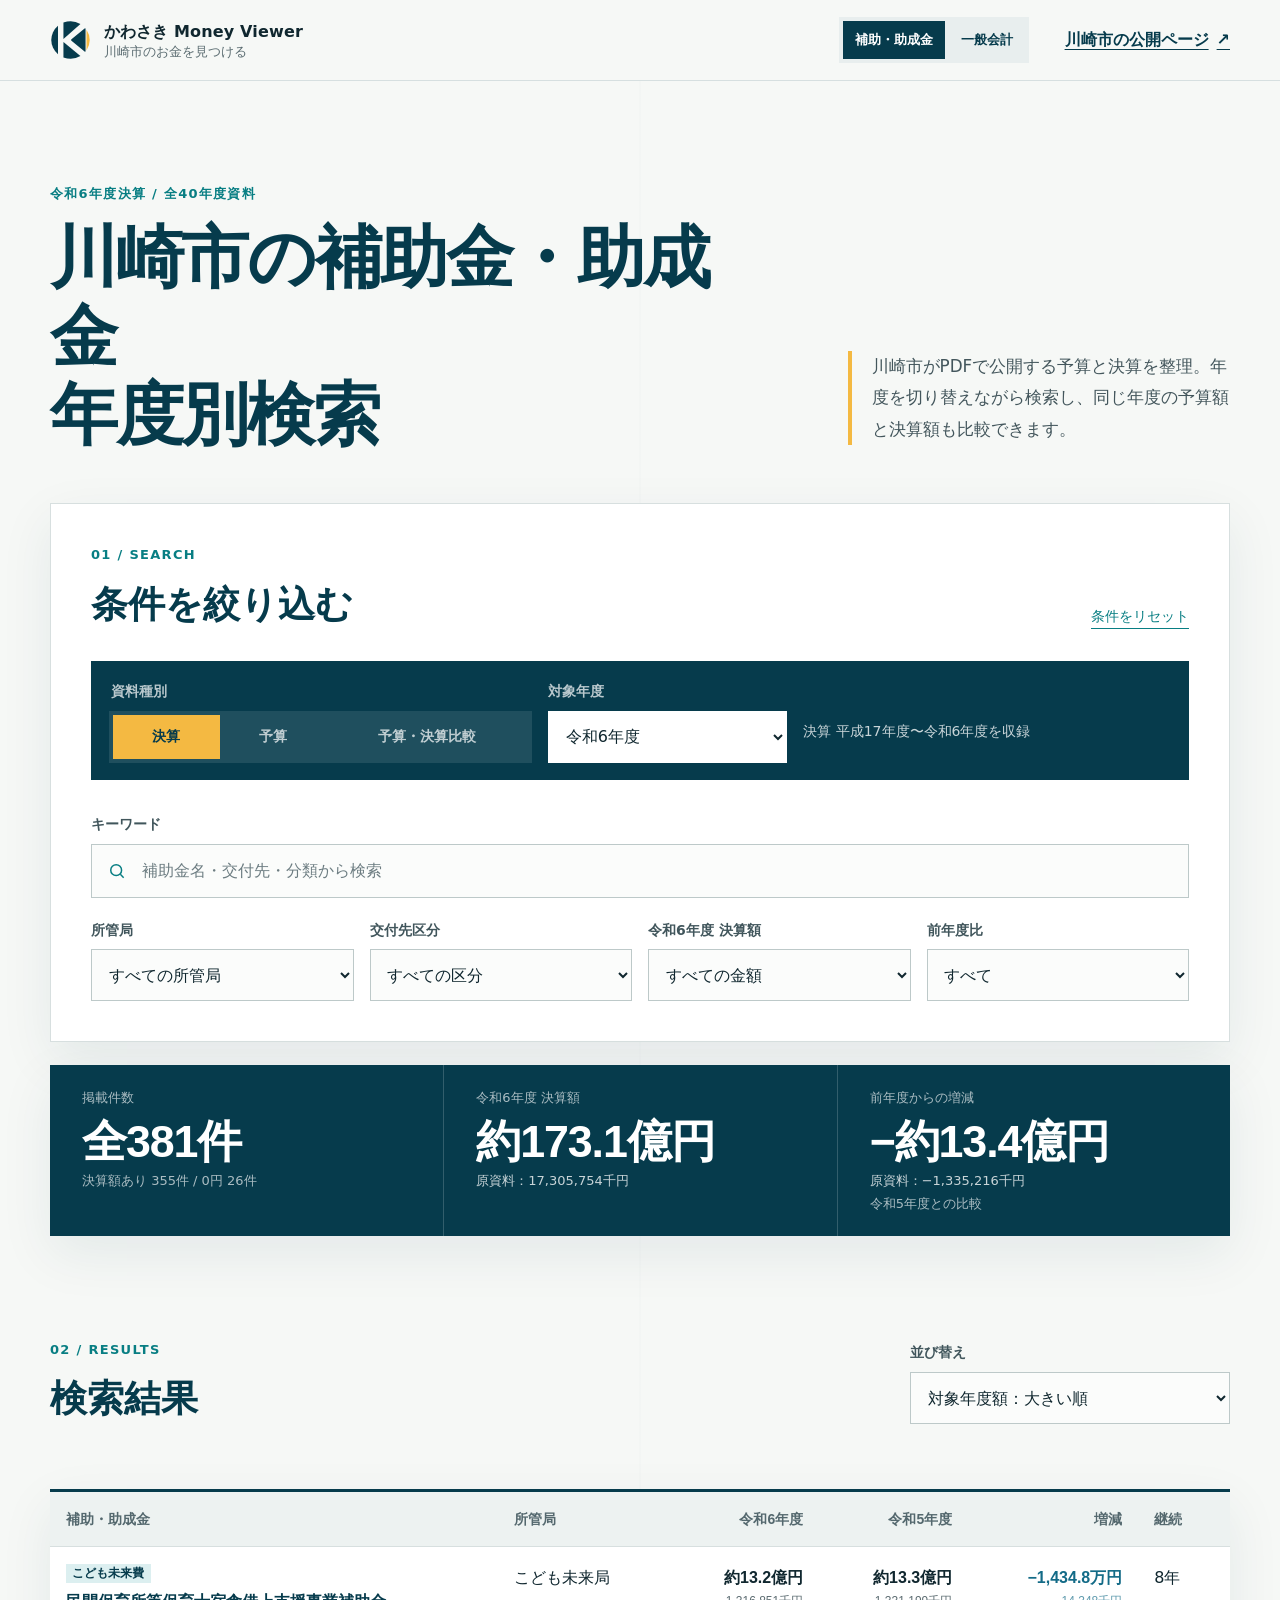
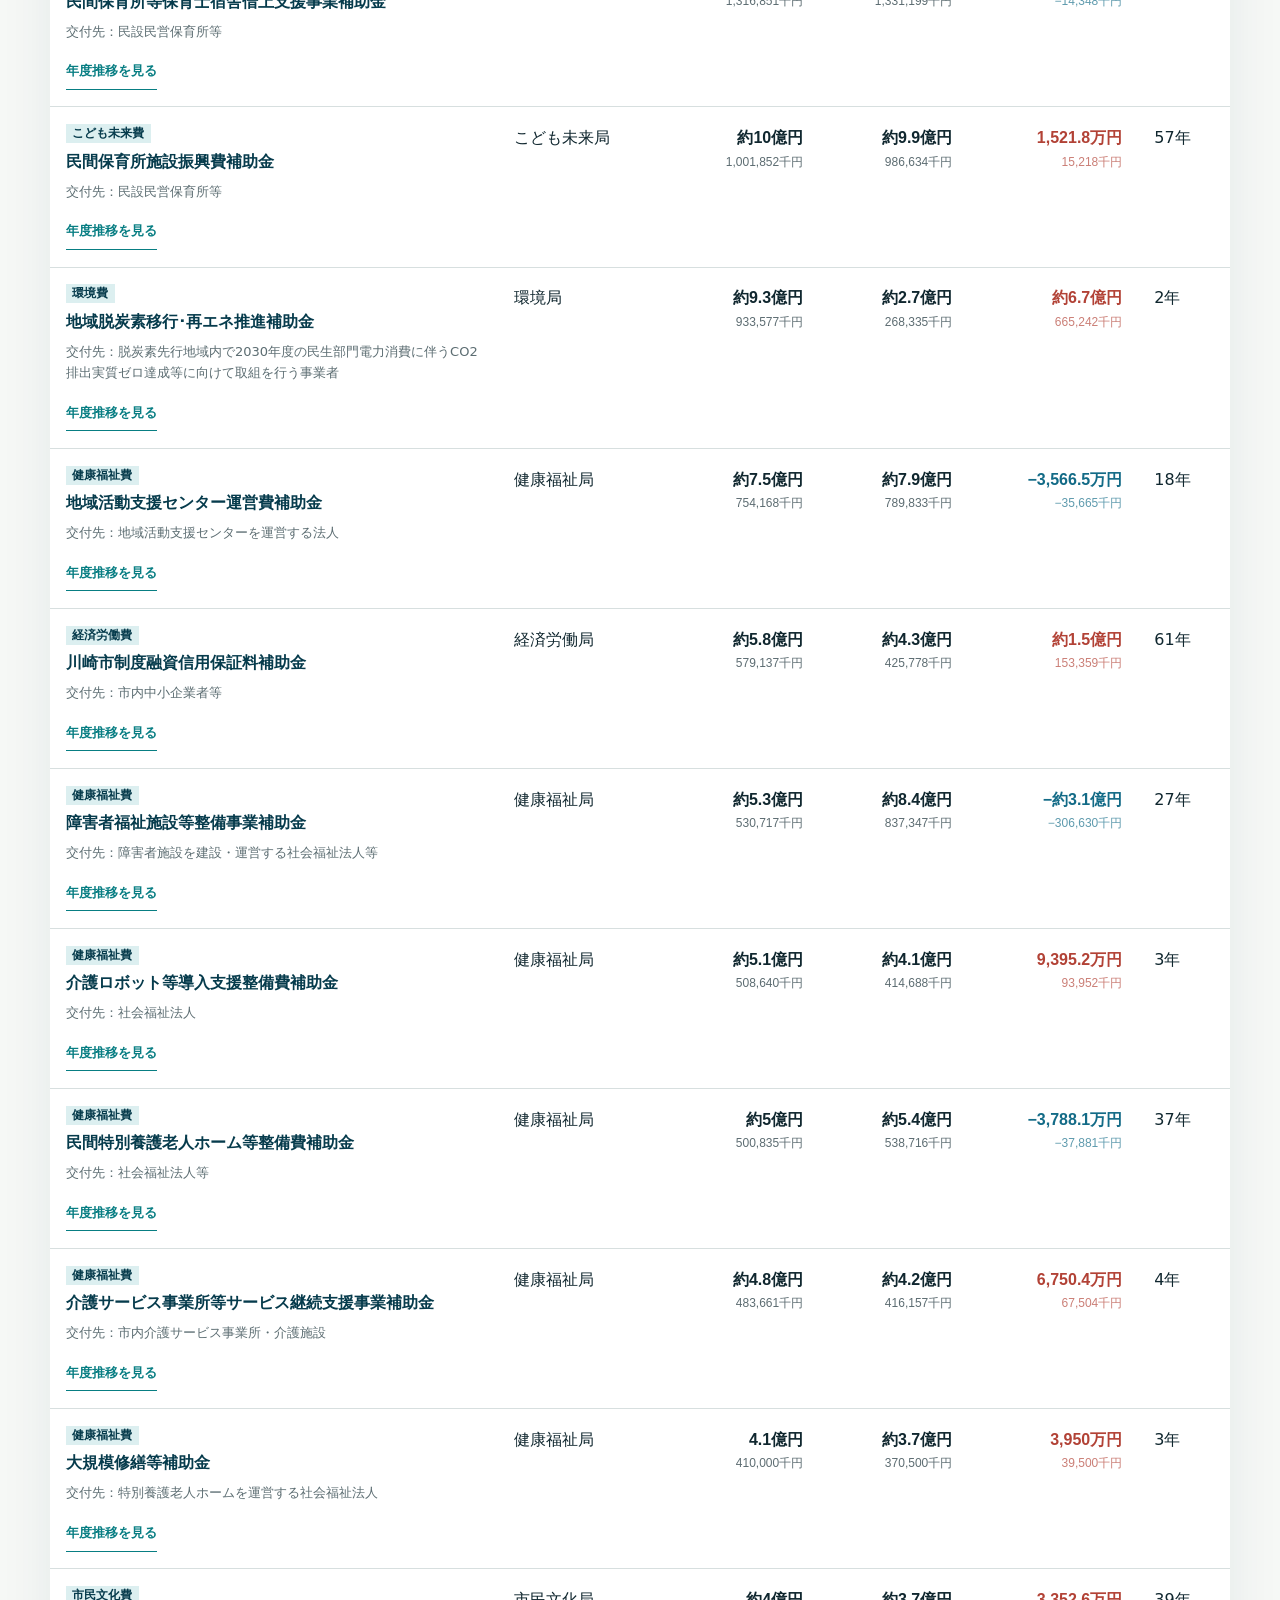
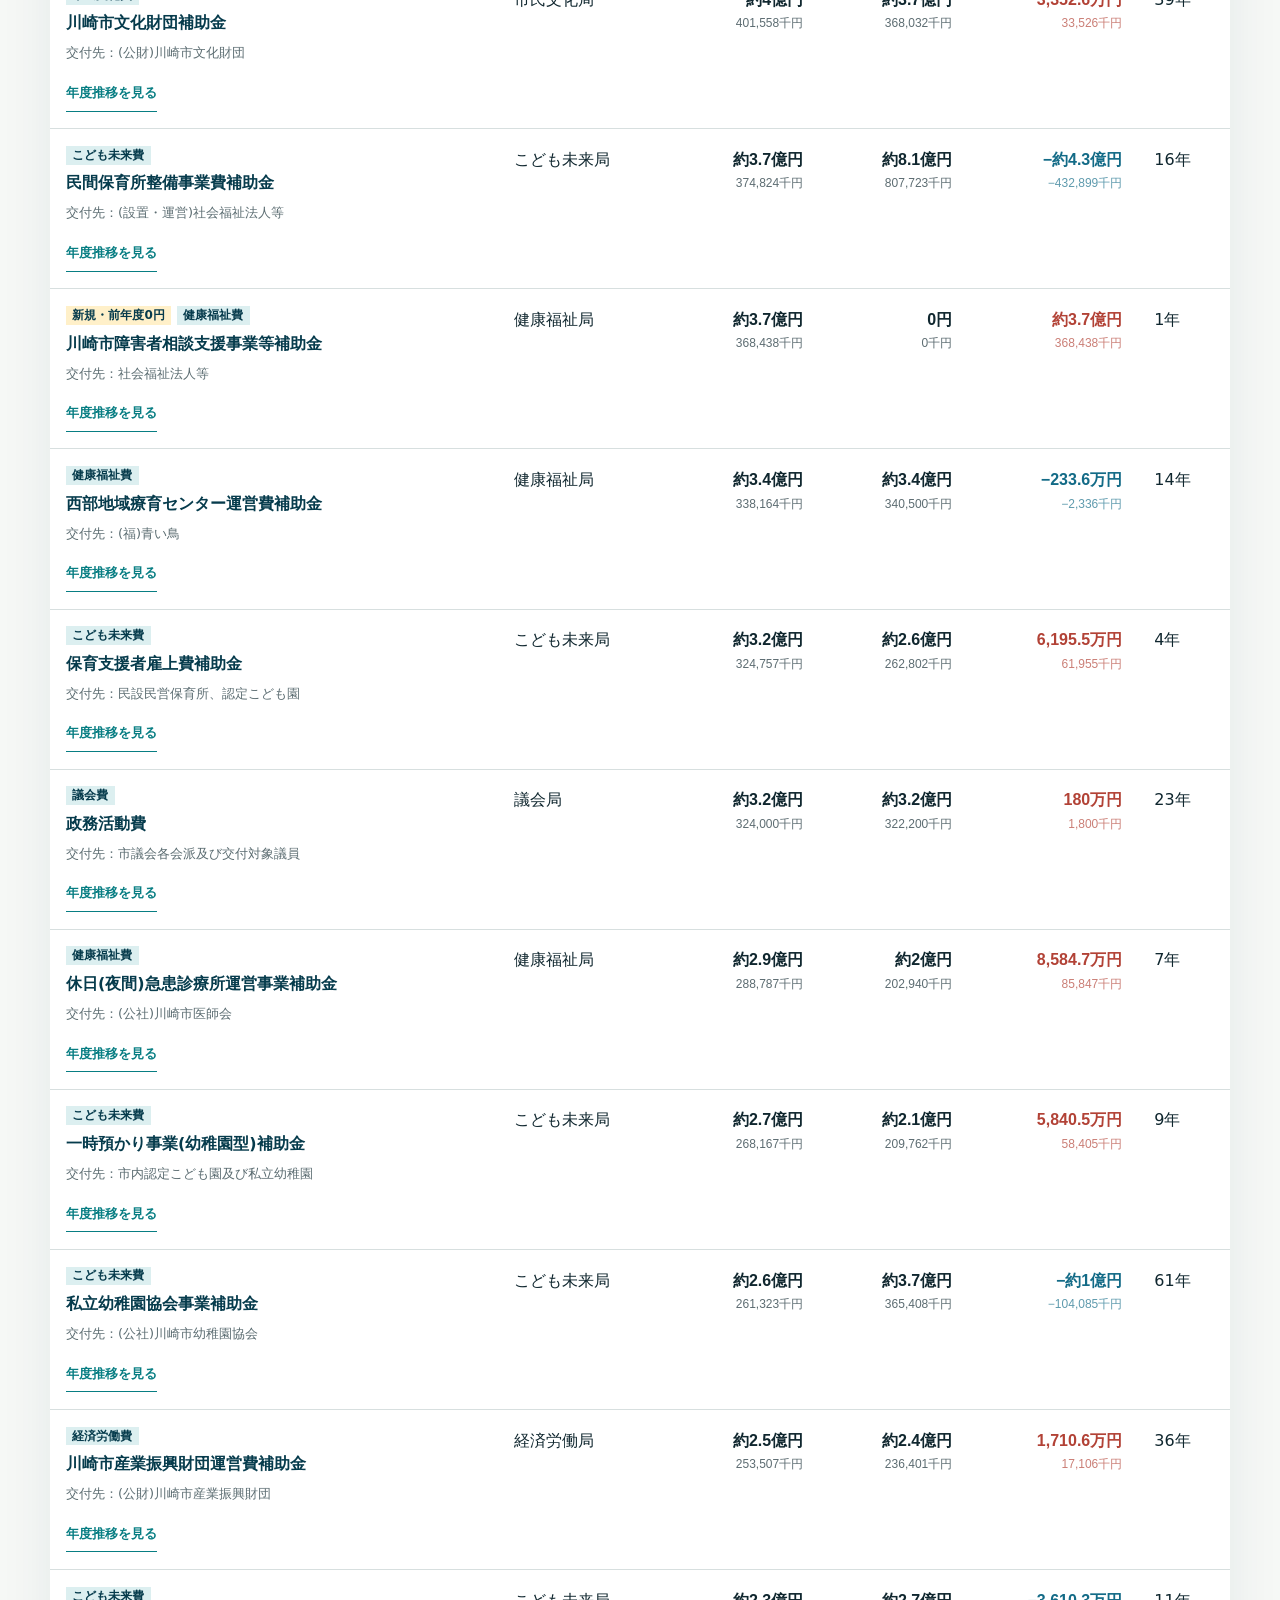
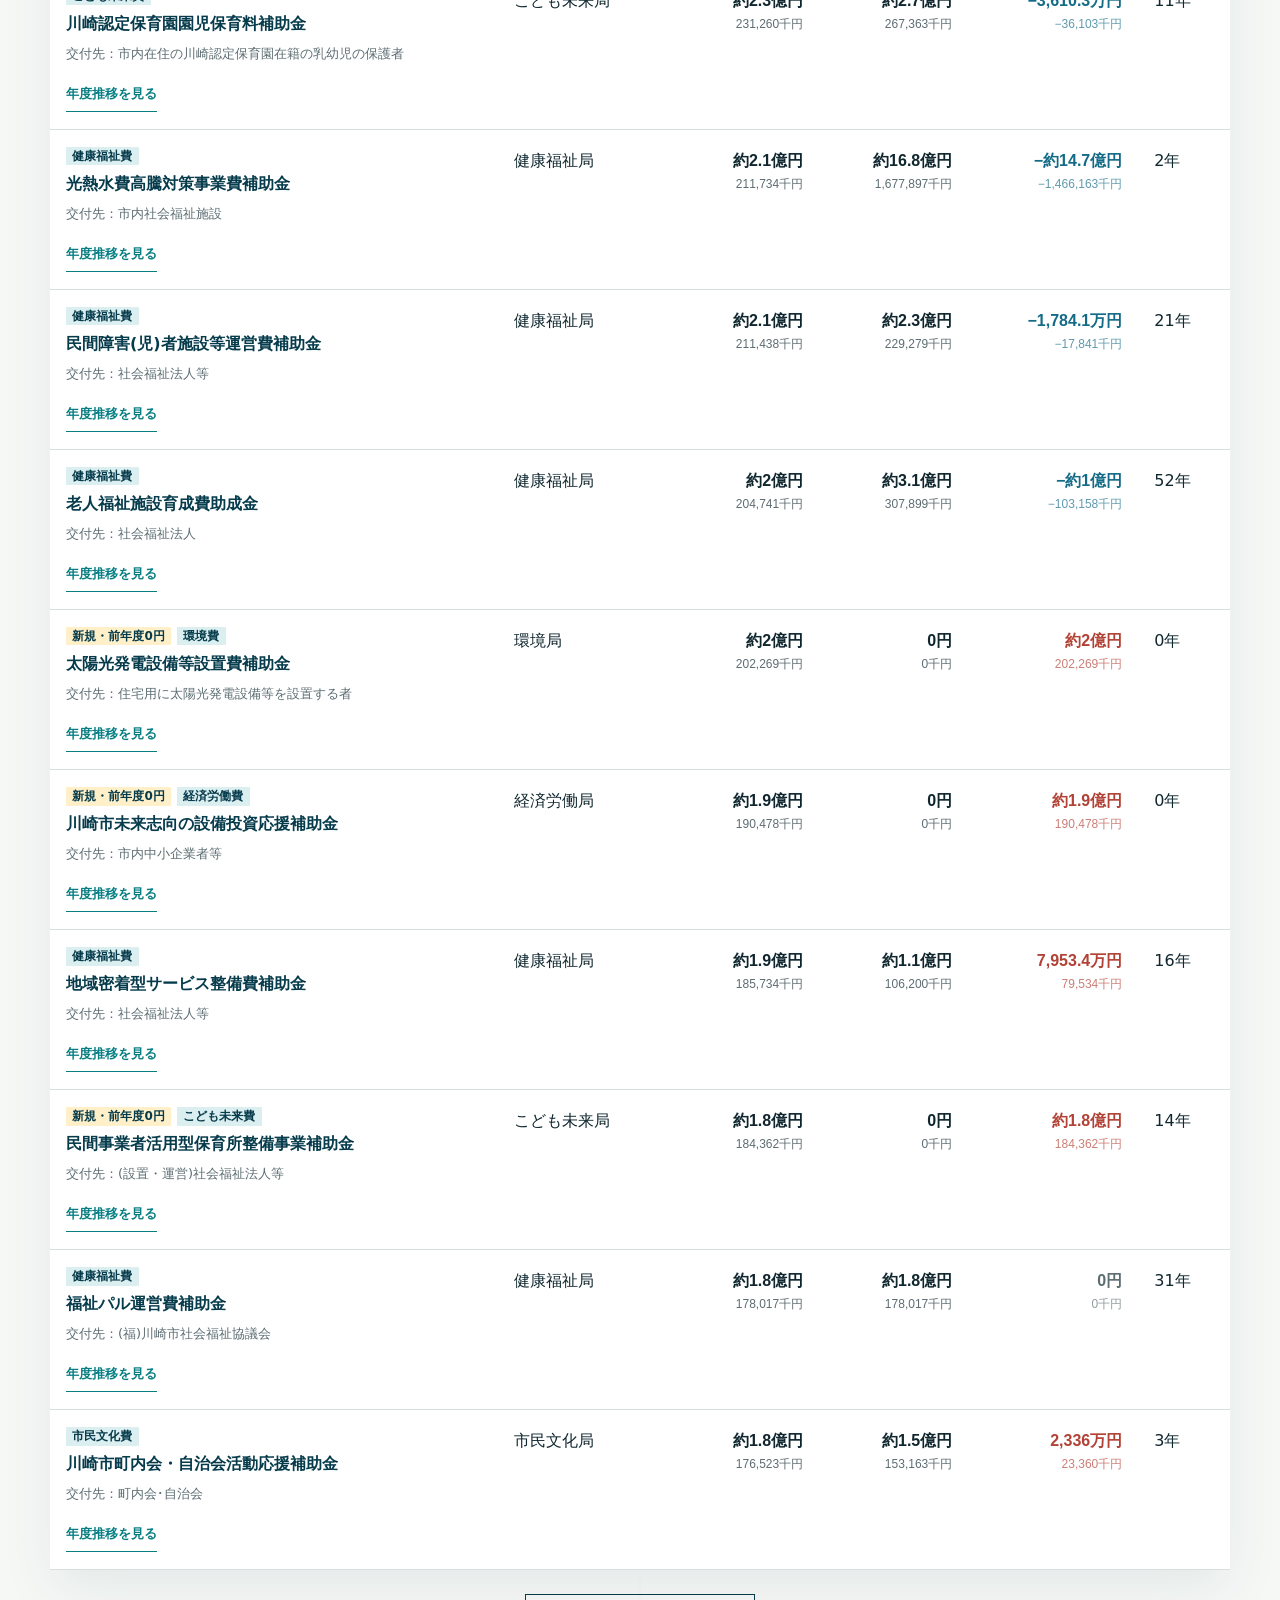
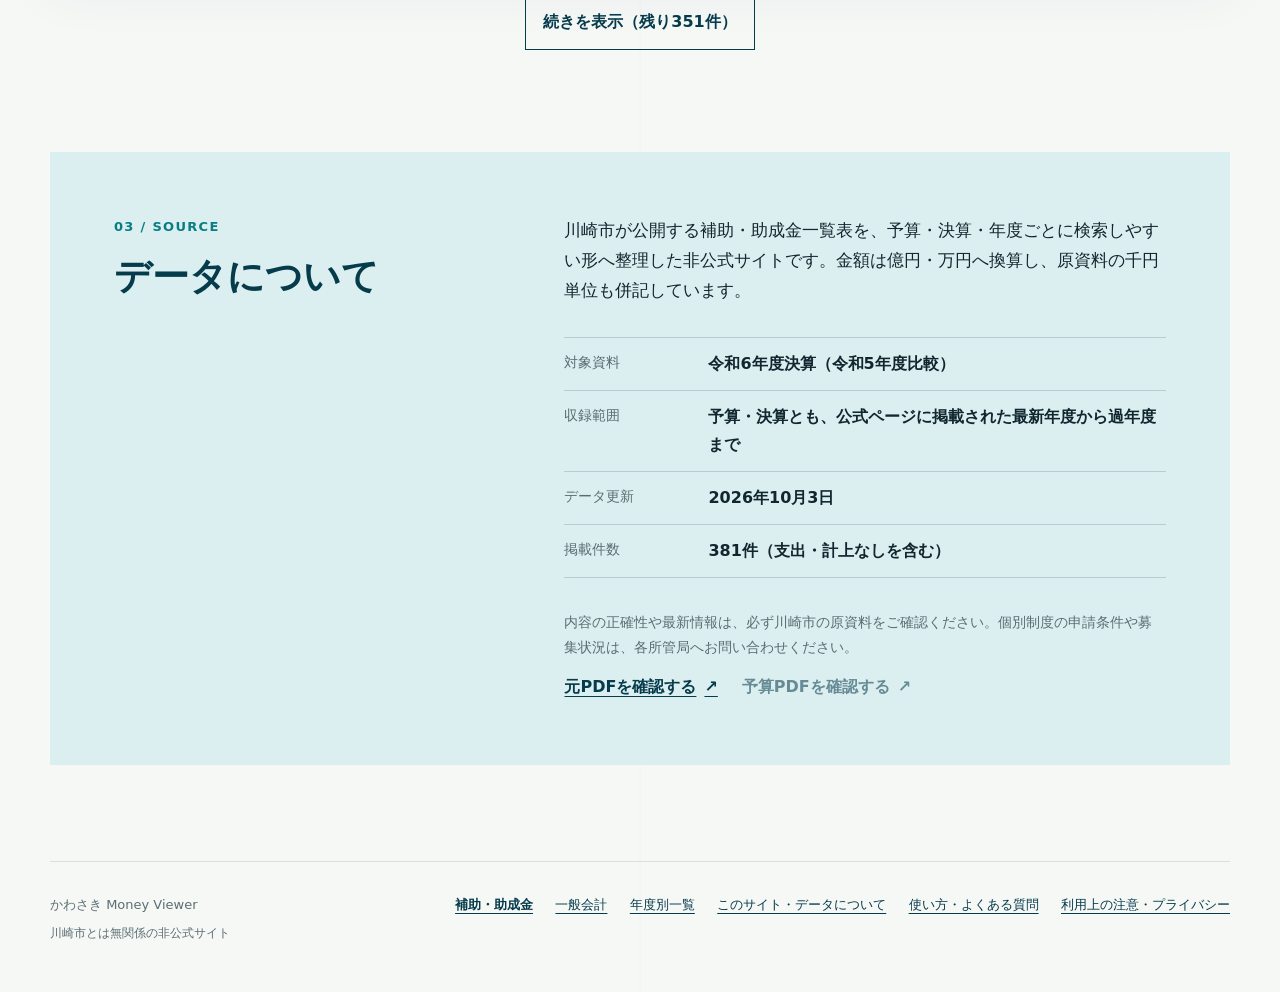
==== commit 72a3b32a: "Automate data refresh and Pages deployment" ====
--- a/index.html
+++ b/index.html
@@ -7,7 +7,7 @@
     <meta name="viewport" content="width=device-width, initial-scale=1.0" />
     <meta
       name="description"
-      content="川崎市の補助金・助成金約14,000件を年度別に検索。令和8年度予算から令和6年度決算まで、予算額・決算額・年度推移を比較できる非公式サイトです。"
+      content="川崎市の補助金・助成金を年度別に検索。公式ページに掲載された最新の予算・決算を取り込み、予算額・決算額・年度推移を比較できる非公式サイトです。"
     />
     <meta name="theme-color" content="#063b4c" />
     <meta property="og:locale" content="ja_JP" />
@@ -61,7 +61,7 @@
     <main>
       <section class="intro" aria-labelledby="page-title">
         <div>
-          <p class="eyebrow" id="dataset-kicker">予算・決算 / 40年度資料</p>
+          <p class="eyebrow" id="dataset-kicker">予算・決算データ</p>
           <h1 id="page-title">川崎市の補助金・助成金<br />年度別検索</h1>
         </div>
         <p class="intro-copy">
@@ -225,7 +225,7 @@
           </p>
           <dl>
             <div><dt>対象資料</dt><dd id="source-dataset">—</dd></div>
-            <div><dt>収録範囲</dt><dd>予算：令和8〜平成19年度 / 決算：令和6〜平成17年度</dd></div>
+            <div><dt>収録範囲</dt><dd>予算・決算とも、公式ページに掲載された最新年度から過年度まで</dd></div>
             <div><dt>データ更新</dt><dd id="source-updated">—</dd></div>
             <div><dt>掲載件数</dt><dd id="source-count">—</dd></div>
           </dl>
@@ -236,7 +236,7 @@
             <a
               class="source-link"
               id="source-pdf-link"
-              href="https://www.city.kawasaki.jp/230/cmsfiles/contents/0000075/75957/R6kessanhojyokin.pdf"
+              href="https://www.city.kawasaki.jp/230/page/0000075957.html"
               target="_blank"
               rel="noopener noreferrer"
             >
